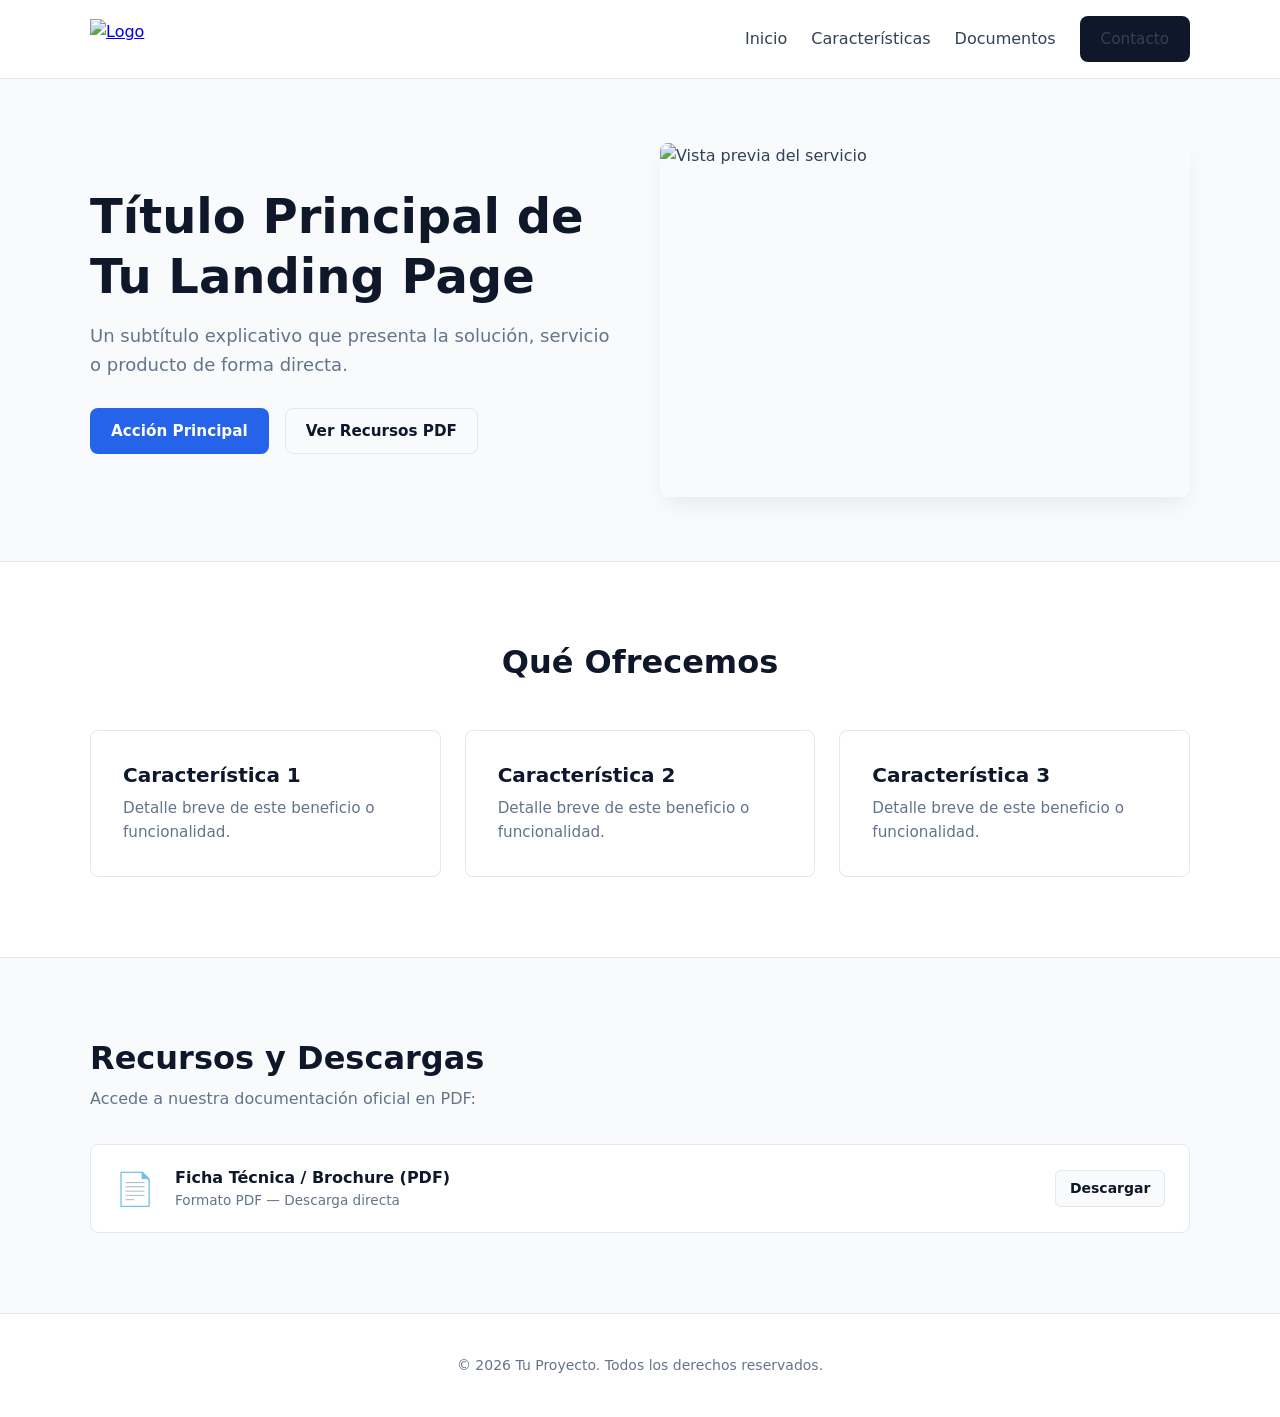
==== index.html @ d2cd26e5 "first deploy: getting ready" ====
<!DOCTYPE html>
<html lang="es">
<head>
    <meta charset="UTF-8">
    <meta name="viewport" content="width=device-width, initial-scale=1.0">
    <title>Tu Sitio | Landing Page</title>
    <meta name="description" content="Descripción clara y concisa de tu propuesta de valor o servicio para buscadores.">

    <!-- Open Graph / WhatsApp / Social Media Meta Tags -->
    <meta property="og:type" content="website">
    <meta property="og:url" content="https://tu-dominio.com.ar/">
    <meta property="og:title" content="Tu Sitio | Landing Page">
    <meta property="og:description" content="Descripción atractiva para cuando el enlace sea compartido en WhatsApp o redes sociales.">
    <meta property="og:image" content="https://tu-dominio.com.ar/assets/images/og-image.png">
    <meta property="og:image:width" content="1200">
    <meta property="og:image:height" content="630">
    <meta property="og:locale" content="es_AR">
    <meta property="og:site_name" content="Nombre de Tu Proyecto">

    <!-- Twitter Card Meta Tags -->
    <meta name="twitter:card" content="summary_large_image">
    <meta name="twitter:title" content="Tu Sitio | Landing Page">
    <meta name="twitter:description" content="Descripción breve de tu proyecto.">
    <meta name="twitter:image" content="https://tu-dominio.com.ar/assets/images/og-image.png">

    <!-- Favicons -->
    <link rel="icon" href="assets/images/favicon.ico" sizes="any">
    <link rel="icon" href="assets/images/logo.svg" type="image/svg+xml">

    <!-- Stylesheet -->
    <link rel="stylesheet" href="assets/css/style.css">

    <!-- JavaScript (Deferred) -->
    <script src="assets/js/main.js" defer></script>
</head>
<body>

    <!-- Header / Nav -->
    <header class="site-header">
        <div class="container">
            <a href="#" class="logo">
                <img src="assets/images/logo.svg" alt="Logo" width="120" height="40">
            </a>
            <nav class="main-nav">
                <ul>
                    <li><a href="#inicio">Inicio</a></li>
                    <li><a href="#caracteristicas">Características</a></li>
                    <li><a href="#recursos">Documentos</a></li>
                    <li><a href="#contacto" class="btn btn-secondary">Contacto</a></li>
                </ul>
            </nav>
        </div>
    </header>

    <main>
        <!-- Hero Section -->
        <section id="inicio" class="hero-section">
            <div class="container hero-content">
                <div class="hero-text">
                    <h1>Título Principal de Tu Landing Page</h1>
                    <p>Un subtítulo explicativo que presenta la solución, servicio o producto de forma directa.</p>
                    <div class="hero-actions">
                        <a href="#contacto" class="btn btn-primary">Acción Principal</a>
                        <a href="#recursos" class="btn btn-outline">Ver Recursos PDF</a>
                    </div>
                </div>
                <div class="hero-media">
                    <img src="assets/images/og-image.png" alt="Vista previa del servicio" width="600" height="400" loading="eager">
                </div>
            </div>
        </section>

        <!-- Features Section -->
        <section id="caracteristicas" class="features-section">
            <div class="container">
                <h2>Qué Ofrecemos</h2>
                <div class="features-grid">
                    <article class="feature-card">
                        <h3>Característica 1</h3>
                        <p>Detalle breve de este beneficio o funcionalidad.</p>
                    </article>
                    <article class="feature-card">
                        <h3>Característica 2</h3>
                        <p>Detalle breve de este beneficio o funcionalidad.</p>
                    </article>
                    <article class="feature-card">
                        <h3>Característica 3</h3>
                        <p>Detalle breve de este beneficio o funcionalidad.</p>
                    </article>
                </div>
            </div>
        </section>

        <!-- Downloads / PDFs Section -->
        <section id="recursos" class="resources-section">
            <div class="container">
                <h2>Recursos y Descargas</h2>
                <p>Accede a nuestra documentación oficial en PDF:</p>

                <div class="resources-list">
                    <a href="docs/pdf/documento-ejemplo.pdf" class="resource-item" download target="_blank" rel="noopener">
                        <span class="file-icon">📄</span>
                        <div class="file-info">
                            <strong>Ficha Técnica / Brochure (PDF)</strong>
                            <small>Formato PDF — Descarga directa</small>
                        </div>
                        <span class="download-btn">Descargar</span>
                    </a>
                </div>
            </div>
        </section>
    </main>

    <!-- Footer -->
    <footer class="site-footer">
        <div class="container">
            <p>&copy; 2026 Tu Proyecto. Todos los derechos reservados.</p>
        </div>
    </footer>

</body>
</html>
---- assets/css/style.css ----
/* ==========================================================================
 *  1. CSS Variables & Design Tokens
 *  ========================================================================== */
:root {
    /* Color Palette */
    --primary: #2563eb;
    --primary-hover: #1d4ed8;
    --text-dark: #0f172a;
    --text-body: #334155;
    --text-muted: #64748b;
    --bg-white: #ffffff;
    --bg-light: #f8fafc;
    --border-color: #e2e8f0;

    /* Layout & Spacing */
    --max-width: 1100px;
    --radius: 8px;
    --transition: all 0.2s ease-in-out;
}

/* ==========================================================================
 *  2. Reset & Base Styles
 *  ========================================================================== */
*,
*::before,
*::after {
    box-sizing: border-box;
    margin: 0;
    padding: 0;
}

html {
    scroll-behavior: smooth;
}

body {
    font-family: system-ui, -apple-system, BlinkMacSystemFont, "Segoe UI", Roboto, Oxygen, Ubuntu, Cantarell, sans-serif;
    line-height: 1.6;
    color: var(--text-body);
    background-color: var(--bg-white);
    -webkit-font-smoothing: antialiased;
}

img {
    max-width: 100%;
    height: auto;
    display: block;
}

h1, h2, h3 {
    color: var(--text-dark);
    line-height: 1.25;
    font-weight: 700;
}

/* Reusable Layout Container */
.container {
    width: 90%;
    max-width: var(--max-width);
    margin: 0 auto;
}

/* ==========================================================================
 *  3. Header & Navigation
 *  ========================================================================== */
.site-header {
    position: sticky;
    top: 0;
    background-color: rgba(255, 255, 255, 0.92);
    backdrop-filter: blur(8px);
    border-bottom: 1px solid var(--border-color);
    z-index: 100;
    padding: 1rem 0;
}

.site-header .container {
    display: flex;
    align-items: center;
    justify-content: space-between;
    gap: 1rem;
}

.main-nav ul {
    display: flex;
    list-style: none;
    gap: 1.5rem;
    align-items: center;
}

.main-nav a {
    text-decoration: none;
    color: var(--text-body);
    font-weight: 500;
    transition: var(--transition);
}

.main-nav a:hover {
    color: var(--primary);
}

/* ==========================================================================
 *  4. Buttons
 *  ========================================================================== */
.btn {
    display: inline-flex;
    align-items: center;
    justify-content: center;
    padding: 0.625rem 1.25rem;
    border-radius: var(--radius);
    font-weight: 600;
    font-size: 0.95rem;
    text-decoration: none;
    transition: var(--transition);
    cursor: pointer;
    border: 1px solid transparent;
}

.btn-primary {
    background-color: var(--primary);
    color: #ffffff;
}

.btn-primary:hover {
    background-color: var(--primary-hover);
}

.btn-secondary {
    background-color: var(--text-dark);
    color: #ffffff;
}

.btn-secondary:hover {
    background-color: #1e293b;
}

.btn-outline {
    border-color: var(--border-color);
    color: var(--text-dark);
    background-color: transparent;
}

.btn-outline:hover {
    background-color: var(--bg-light);
    border-color: #cbd5e1;
}

/* ==========================================================================
 *  5. Hero Section
 *  ========================================================================== */
.hero-section {
    padding: 4rem 0;
    background-color: var(--bg-light);
    border-bottom: 1px solid var(--border-color);
}

.hero-content {
    display: grid;
    grid-template-columns: 1fr;
    gap: 2.5rem;
    align-items: center;
}

.hero-text h1 {
    font-size: clamp(2rem, 4vw, 3rem);
    margin-bottom: 1rem;
}

.hero-text p {
    font-size: 1.125rem;
    color: var(--text-muted);
    margin-bottom: 1.75rem;
}

.hero-actions {
    display: flex;
    flex-wrap: wrap;
    gap: 1rem;
}

.hero-media img {
    border-radius: var(--radius);
    box-shadow: 0 10px 25px -5px rgba(0, 0, 0, 0.08);
    width: 100%;
    object-fit: cover;
}

/* ==========================================================================
 *  6. Features Section
 *  ========================================================================== */
.features-section {
    padding: 5rem 0;
}

.features-section h2 {
    text-align: center;
    font-size: 2rem;
    margin-bottom: 3rem;
}

.features-grid {
    display: grid;
    grid-template-columns: repeat(auto-fit, minmax(260px, 1fr));
    gap: 1.5rem;
}

.feature-card {
    padding: 2rem;
    background-color: var(--bg-white);
    border: 1px solid var(--border-color);
    border-radius: var(--radius);
    transition: var(--transition);
}

.feature-card:hover {
    border-color: #cbd5e1;
    box-shadow: 0 4px 12px rgba(0, 0, 0, 0.04);
}

.feature-card h3 {
    font-size: 1.25rem;
    margin-bottom: 0.5rem;
}

.feature-card p {
    color: var(--text-muted);
    font-size: 0.95rem;
}

/* ==========================================================================
 *  7. Resources & Downloads Section (PDFs)
 *  ========================================================================== */
.resources-section {
    padding: 5rem 0;
    background-color: var(--bg-light);
    border-top: 1px solid var(--border-color);
    border-bottom: 1px solid var(--border-color);
}

.resources-section h2 {
    font-size: 2rem;
    margin-bottom: 0.5rem;
}

.resources-section > .container > p {
    color: var(--text-muted);
    margin-bottom: 2rem;
}

.resources-list {
    display: flex;
    flex-direction: column;
    gap: 1rem;
}

.resource-item {
    display: flex;
    align-items: center;
    gap: 1.25rem;
    padding: 1.25rem 1.5rem;
    background-color: var(--bg-white);
    border: 1px solid var(--border-color);
    border-radius: var(--radius);
    text-decoration: none;
    color: inherit;
    transition: var(--transition);
}

.resource-item:hover {
    border-color: var(--primary);
    box-shadow: 0 4px 12px rgba(37, 99, 235, 0.08);
    transform: translateY(-1px);
}

.file-icon {
    font-size: 2rem;
    line-height: 1;
}

.file-info {
    flex: 1;
    display: flex;
    flex-direction: column;
}

.file-info strong {
    color: var(--text-dark);
    font-size: 1rem;
}

.file-info small {
    color: var(--text-muted);
    font-size: 0.85rem;
}

.download-btn {
    padding: 0.4rem 0.85rem;
    background-color: var(--bg-light);
    border: 1px solid var(--border-color);
    border-radius: 6px;
    font-size: 0.875rem;
    font-weight: 600;
    color: var(--text-dark);
}

/* ==========================================================================
 *  8. Footer
 *  ========================================================================== */
.site-footer {
    padding: 2.5rem 0;
    text-align: center;
    color: var(--text-muted);
    font-size: 0.875rem;
}

/* ==========================================================================
 *  9. Mobile Responsiveness
 *  ========================================================================== */
@media (min-width: 768px) {
    .hero-content {
        grid-template-columns: 1fr 1fr;
    }
}

@media (max-width: 640px) {
    .site-header .container {
        flex-direction: column;
        align-items: flex-start;
    }

    .main-nav ul {
        width: 100%;
        justify-content: space-between;
    }

    .hero-actions {
        flex-direction: column;
    }

    .hero-actions .btn {
        width: 100%;
    }

    .resource-item {
        flex-wrap: wrap;
    }

    .download-btn {
        width: 100%;
        text-align: center;
        margin-top: 0.5rem;
    }
}
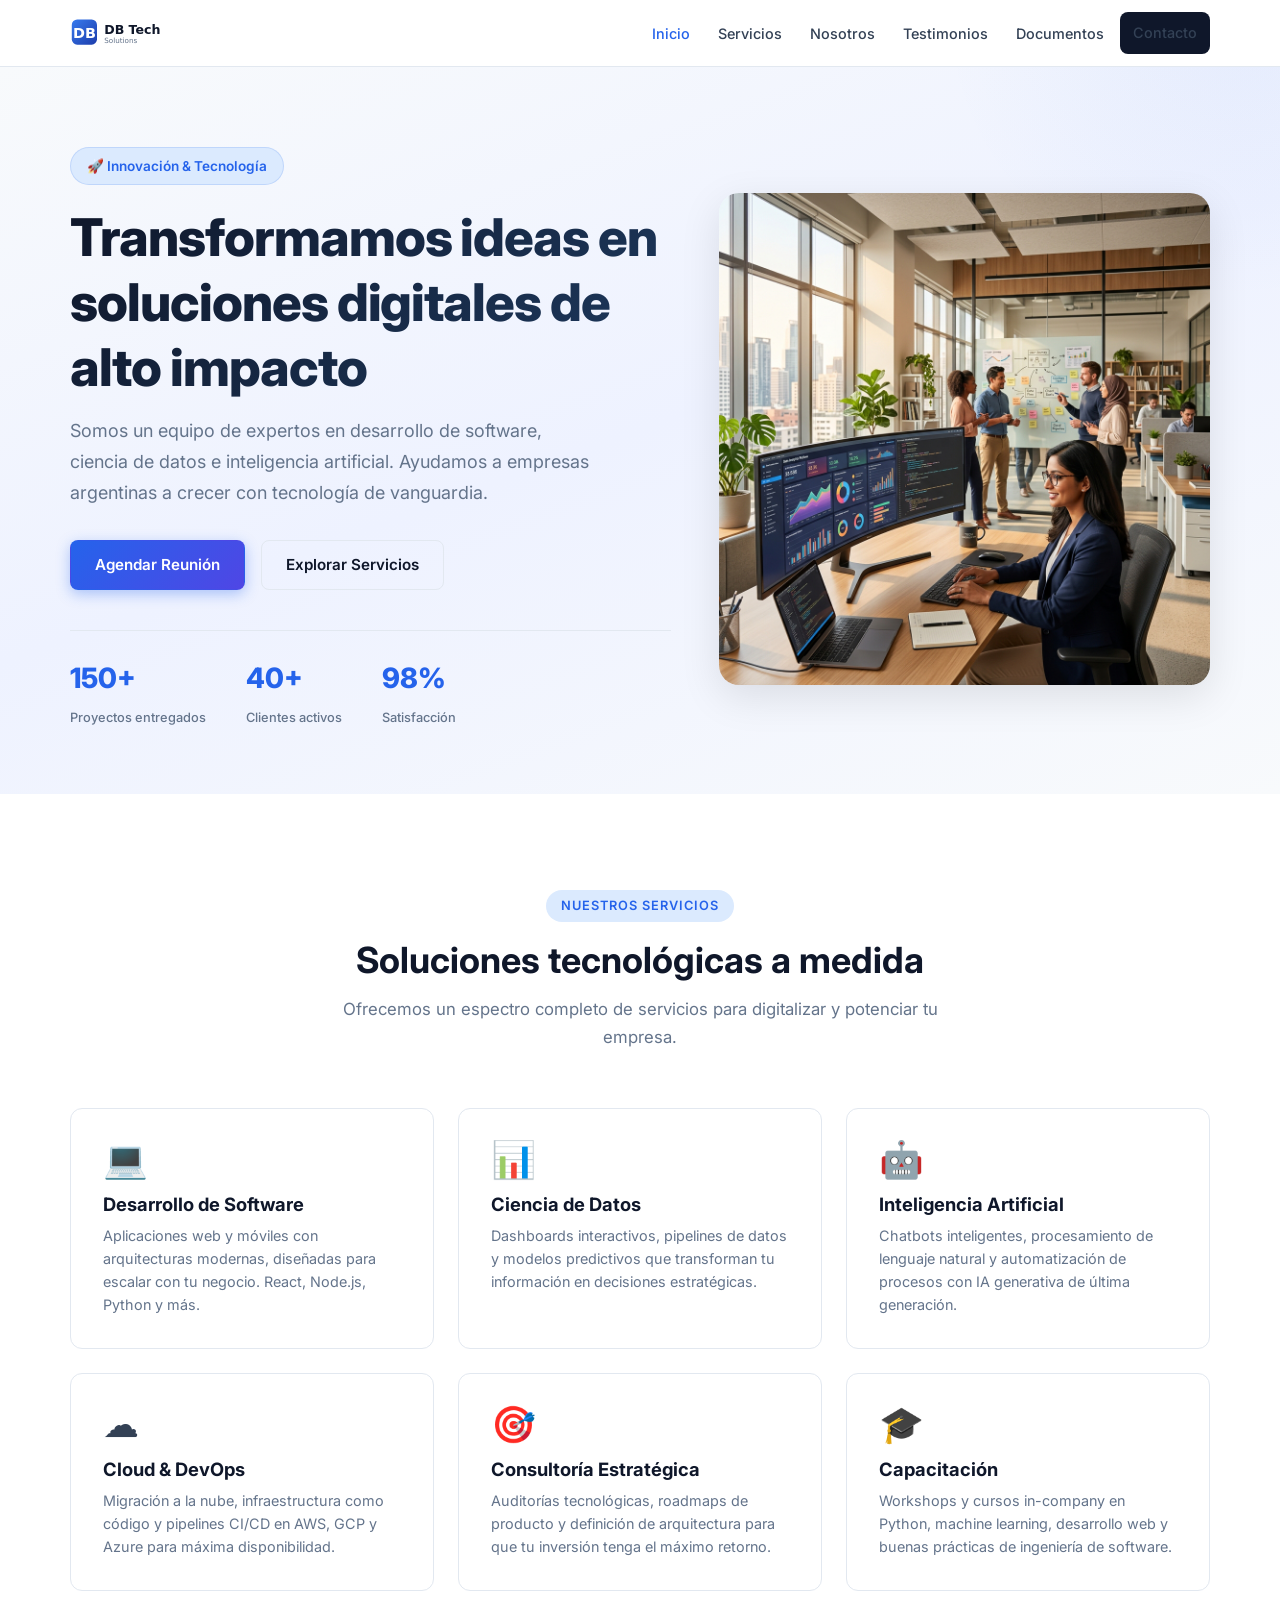
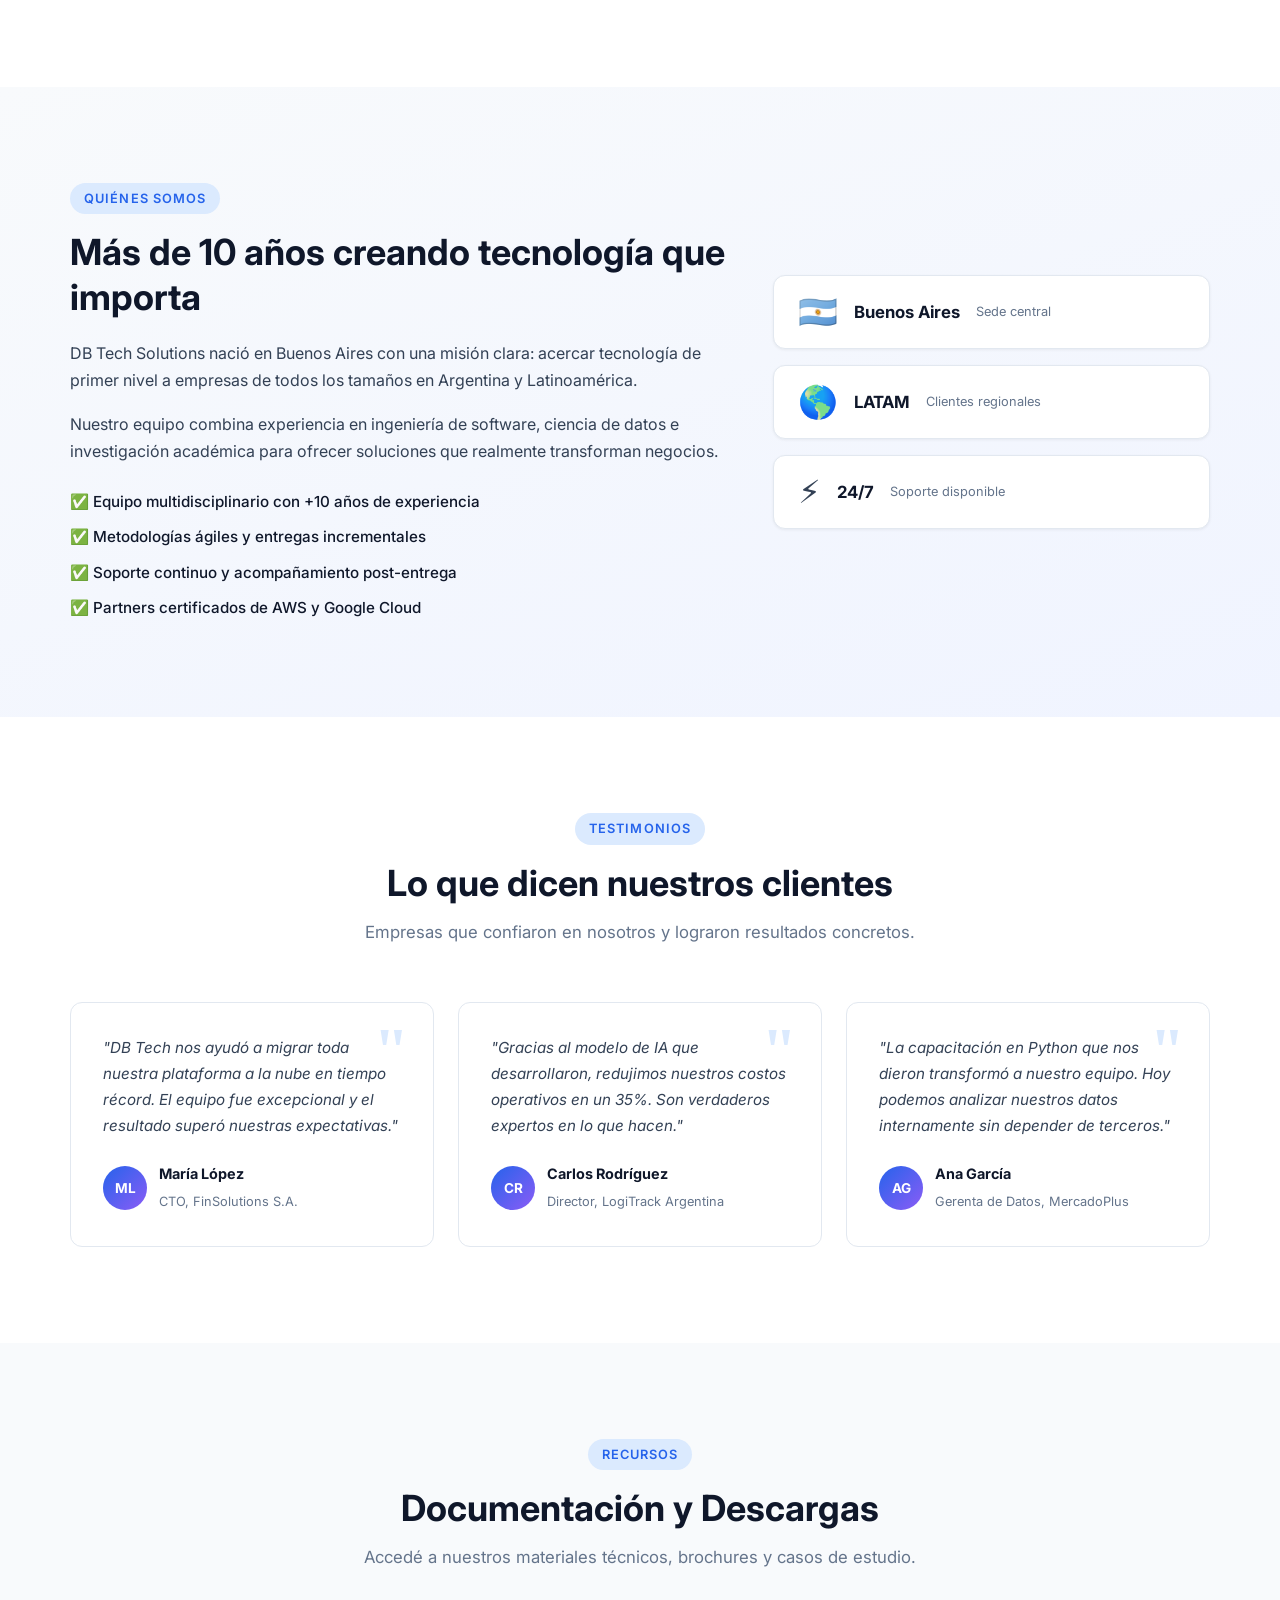
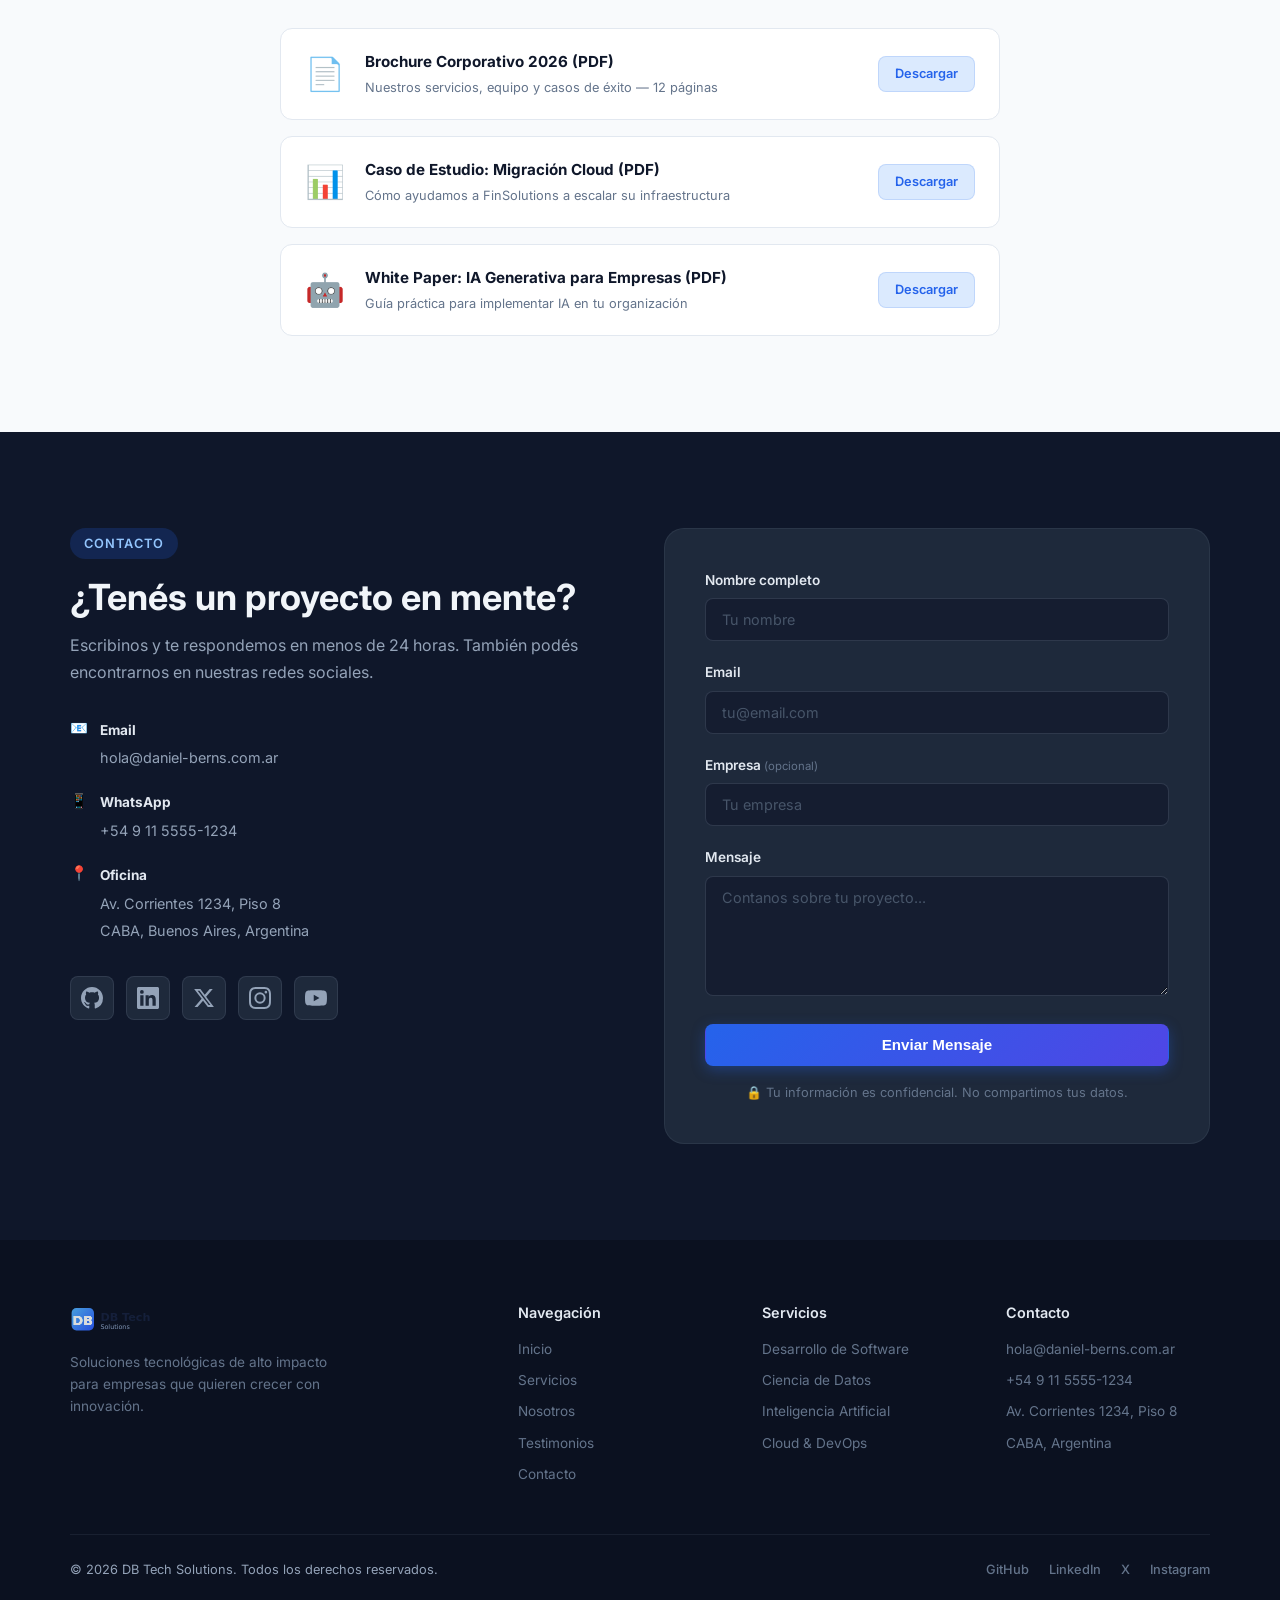
==== commit 46485bbb: "demo" ====
--- a/index.html
+++ b/index.html
@@ -3,29 +3,34 @@
 <head>
     <meta charset="UTF-8">
     <meta name="viewport" content="width=device-width, initial-scale=1.0">
-    <title>Tu Sitio | Landing Page</title>
-    <meta name="description" content="Descripción clara y concisa de tu propuesta de valor o servicio para buscadores.">
+    <title>DB Tech Solutions | Consultoría Tecnológica en Buenos Aires</title>
+    <meta name="description" content="Soluciones de software a medida, consultoría en datos e inteligencia artificial para empresas argentinas. Transformá tu negocio con tecnología.">
 
     <!-- Open Graph / WhatsApp / Social Media Meta Tags -->
     <meta property="og:type" content="website">
-    <meta property="og:url" content="https://tu-dominio.com.ar/">
-    <meta property="og:title" content="Tu Sitio | Landing Page">
-    <meta property="og:description" content="Descripción atractiva para cuando el enlace sea compartido en WhatsApp o redes sociales.">
-    <meta property="og:image" content="https://tu-dominio.com.ar/assets/images/og-image.png">
+    <meta property="og:url" content="https://www.daniel-berns.com.ar/">
+    <meta property="og:title" content="DB Tech Solutions | Consultoría Tecnológica">
+    <meta property="og:description" content="Desarrollo de software, análisis de datos e IA para empresas que quieren crecer con tecnología.">
+    <meta property="og:image" content="https://www.daniel-berns.com.ar/assets/images/og-image.png">
     <meta property="og:image:width" content="1200">
     <meta property="og:image:height" content="630">
     <meta property="og:locale" content="es_AR">
-    <meta property="og:site_name" content="Nombre de Tu Proyecto">
+    <meta property="og:site_name" content="DB Tech Solutions">
 
     <!-- Twitter Card Meta Tags -->
     <meta name="twitter:card" content="summary_large_image">
-    <meta name="twitter:title" content="Tu Sitio | Landing Page">
-    <meta name="twitter:description" content="Descripción breve de tu proyecto.">
-    <meta name="twitter:image" content="https://tu-dominio.com.ar/assets/images/og-image.png">
+    <meta name="twitter:title" content="DB Tech Solutions | Consultoría Tecnológica">
+    <meta name="twitter:description" content="Desarrollo de software, análisis de datos e IA para empresas argentinas.">
+    <meta name="twitter:image" content="https://www.daniel-berns.com.ar/assets/images/og-image.png">
 
     <!-- Favicons -->
-    <link rel="icon" href="assets/images/favicon.ico" sizes="any">
-    <link rel="icon" href="assets/images/logo.svg" type="image/svg+xml">
+    <link rel="icon" href="assets/images/favicon.png" type="image/png">
+    <link rel="icon" href="assets/images/favicon.svg" type="image/svg+xml">
+
+    <!-- Google Fonts: Inter -->
+    <link rel="preconnect" href="https://fonts.googleapis.com">
+    <link rel="preconnect" href="https://fonts.gstatic.com" crossorigin>
+    <link href="https://fonts.googleapis.com/css2?family=Inter:wght@400;500;600;700;800&display=swap" rel="stylesheet">
 
     <!-- Stylesheet -->
     <link rel="stylesheet" href="assets/css/style.css">
@@ -36,17 +41,25 @@
 <body>
 
     <!-- Header / Nav -->
-    <header class="site-header">
+    <header class="site-header" id="site-header">
         <div class="container">
-            <a href="#" class="logo">
-                <img src="assets/images/logo.svg" alt="Logo" width="120" height="40">
+            <a href="#" class="logo" aria-label="DB Tech Solutions — Inicio">
+                <img src="assets/images/logo.svg" alt="DB Tech Solutions" width="180" height="40">
             </a>
-            <nav class="main-nav">
+
+            <!-- Mobile menu toggle -->
+            <button class="nav-toggle" id="nav-toggle" aria-label="Abrir menú" aria-expanded="false">
+                <span class="hamburger"></span>
+            </button>
+
+            <nav class="main-nav" id="main-nav">
                 <ul>
                     <li><a href="#inicio">Inicio</a></li>
-                    <li><a href="#caracteristicas">Características</a></li>
+                    <li><a href="#servicios">Servicios</a></li>
+                    <li><a href="#nosotros">Nosotros</a></li>
+                    <li><a href="#testimonios">Testimonios</a></li>
                     <li><a href="#recursos">Documentos</a></li>
-                    <li><a href="#contacto" class="btn btn-secondary">Contacto</a></li>
+                    <li><a href="#contacto" class="btn btn-secondary btn-sm">Contacto</a></li>
                 </ul>
             </nav>
         </div>
@@ -57,36 +70,153 @@
         <section id="inicio" class="hero-section">
             <div class="container hero-content">
                 <div class="hero-text">
-                    <h1>Título Principal de Tu Landing Page</h1>
-                    <p>Un subtítulo explicativo que presenta la solución, servicio o producto de forma directa.</p>
+                    <span class="hero-badge">🚀 Innovación & Tecnología</span>
+                    <h1>Transformamos ideas en soluciones digitales de alto impacto</h1>
+                    <p>Somos un equipo de expertos en desarrollo de software, ciencia de datos e inteligencia artificial. Ayudamos a empresas argentinas a crecer con tecnología de vanguardia.</p>
                     <div class="hero-actions">
-                        <a href="#contacto" class="btn btn-primary">Acción Principal</a>
-                        <a href="#recursos" class="btn btn-outline">Ver Recursos PDF</a>
+                        <a href="#contacto" class="btn btn-primary">Agendar Reunión</a>
+                        <a href="#servicios" class="btn btn-outline">Explorar Servicios</a>
                     </div>
+                    <div class="hero-stats">
+                        <div class="stat">
+                            <strong>150+</strong>
+                            <span>Proyectos entregados</span>
+                        </div>
+                        <div class="stat">
+                            <strong>40+</strong>
+                            <span>Clientes activos</span>
+                        </div>
+                        <div class="stat">
+                            <strong>98%</strong>
+                            <span>Satisfacción</span>
+                        </div>
+                    </div>
                 </div>
                 <div class="hero-media">
-                    <img src="assets/images/og-image.png" alt="Vista previa del servicio" width="600" height="400" loading="eager">
-                </div>
-            </div>
-        </section>
-
-        <!-- Features Section -->
-        <section id="caracteristicas" class="features-section">
+                    <img src="assets/images/og-image.png" alt="Equipo de DB Tech Solutions trabajando en un proyecto" width="600" height="400" loading="eager">
+                </div>
+            </div>
+        </section>
+
+        <!-- Services / Features Section -->
+        <section id="servicios" class="features-section">
             <div class="container">
-                <h2>Qué Ofrecemos</h2>
+                <div class="section-header">
+                    <span class="section-tag">Nuestros Servicios</span>
+                    <h2>Soluciones tecnológicas a medida</h2>
+                    <p class="section-desc">Ofrecemos un espectro completo de servicios para digitalizar y potenciar tu empresa.</p>
+                </div>
                 <div class="features-grid">
-                    <article class="feature-card">
-                        <h3>Característica 1</h3>
-                        <p>Detalle breve de este beneficio o funcionalidad.</p>
-                    </article>
-                    <article class="feature-card">
-                        <h3>Característica 2</h3>
-                        <p>Detalle breve de este beneficio o funcionalidad.</p>
-                    </article>
-                    <article class="feature-card">
-                        <h3>Característica 3</h3>
-                        <p>Detalle breve de este beneficio o funcionalidad.</p>
-                    </article>
+                    <article class="feature-card" id="feature-software">
+                        <div class="feature-icon">💻</div>
+                        <h3>Desarrollo de Software</h3>
+                        <p>Aplicaciones web y móviles con arquitecturas modernas, diseñadas para escalar con tu negocio. React, Node.js, Python y más.</p>
+                    </article>
+                    <article class="feature-card" id="feature-data">
+                        <div class="feature-icon">📊</div>
+                        <h3>Ciencia de Datos</h3>
+                        <p>Dashboards interactivos, pipelines de datos y modelos predictivos que transforman tu información en decisiones estratégicas.</p>
+                    </article>
+                    <article class="feature-card" id="feature-ai">
+                        <div class="feature-icon">🤖</div>
+                        <h3>Inteligencia Artificial</h3>
+                        <p>Chatbots inteligentes, procesamiento de lenguaje natural y automatización de procesos con IA generativa de última generación.</p>
+                    </article>
+                    <article class="feature-card" id="feature-cloud">
+                        <div class="feature-icon">☁️</div>
+                        <h3>Cloud & DevOps</h3>
+                        <p>Migración a la nube, infraestructura como código y pipelines CI/CD en AWS, GCP y Azure para máxima disponibilidad.</p>
+                    </article>
+                    <article class="feature-card" id="feature-consulting">
+                        <div class="feature-icon">🎯</div>
+                        <h3>Consultoría Estratégica</h3>
+                        <p>Auditorías tecnológicas, roadmaps de producto y definición de arquitectura para que tu inversión tenga el máximo retorno.</p>
+                    </article>
+                    <article class="feature-card" id="feature-training">
+                        <div class="feature-icon">🎓</div>
+                        <h3>Capacitación</h3>
+                        <p>Workshops y cursos in-company en Python, machine learning, desarrollo web y buenas prácticas de ingeniería de software.</p>
+                    </article>
+                </div>
+            </div>
+        </section>
+
+        <!-- About Section -->
+        <section id="nosotros" class="about-section">
+            <div class="container about-content">
+                <div class="about-text">
+                    <span class="section-tag">Quiénes Somos</span>
+                    <h2>Más de 10 años creando tecnología que importa</h2>
+                    <p>DB Tech Solutions nació en Buenos Aires con una misión clara: acercar tecnología de primer nivel a empresas de todos los tamaños en Argentina y Latinoamérica.</p>
+                    <p>Nuestro equipo combina experiencia en ingeniería de software, ciencia de datos e investigación académica para ofrecer soluciones que realmente transforman negocios.</p>
+                    <ul class="about-list">
+                        <li>✅ Equipo multidisciplinario con +10 años de experiencia</li>
+                        <li>✅ Metodologías ágiles y entregas incrementales</li>
+                        <li>✅ Soporte continuo y acompañamiento post-entrega</li>
+                        <li>✅ Partners certificados de AWS y Google Cloud</li>
+                    </ul>
+                </div>
+                <div class="about-visual">
+                    <div class="about-card-stack">
+                        <div class="mini-card mc-1">
+                            <span class="mc-emoji">🇦🇷</span>
+                            <strong>Buenos Aires</strong>
+                            <span>Sede central</span>
+                        </div>
+                        <div class="mini-card mc-2">
+                            <span class="mc-emoji">🌎</span>
+                            <strong>LATAM</strong>
+                            <span>Clientes regionales</span>
+                        </div>
+                        <div class="mini-card mc-3">
+                            <span class="mc-emoji">⚡</span>
+                            <strong>24/7</strong>
+                            <span>Soporte disponible</span>
+                        </div>
+                    </div>
+                </div>
+            </div>
+        </section>
+
+        <!-- Testimonials Section -->
+        <section id="testimonios" class="testimonials-section">
+            <div class="container">
+                <div class="section-header">
+                    <span class="section-tag">Testimonios</span>
+                    <h2>Lo que dicen nuestros clientes</h2>
+                    <p class="section-desc">Empresas que confiaron en nosotros y lograron resultados concretos.</p>
+                </div>
+                <div class="testimonials-grid">
+                    <blockquote class="testimonial-card" id="testimonial-1">
+                        <p class="testimonial-text">"DB Tech nos ayudó a migrar toda nuestra plataforma a la nube en tiempo récord. El equipo fue excepcional y el resultado superó nuestras expectativas."</p>
+                        <footer class="testimonial-author">
+                            <div class="author-avatar">ML</div>
+                            <div>
+                                <strong>María López</strong>
+                                <span>CTO, FinSolutions S.A.</span>
+                            </div>
+                        </footer>
+                    </blockquote>
+                    <blockquote class="testimonial-card" id="testimonial-2">
+                        <p class="testimonial-text">"Gracias al modelo de IA que desarrollaron, redujimos nuestros costos operativos en un 35%. Son verdaderos expertos en lo que hacen."</p>
+                        <footer class="testimonial-author">
+                            <div class="author-avatar">CR</div>
+                            <div>
+                                <strong>Carlos Rodríguez</strong>
+                                <span>Director, LogiTrack Argentina</span>
+                            </div>
+                        </footer>
+                    </blockquote>
+                    <blockquote class="testimonial-card" id="testimonial-3">
+                        <p class="testimonial-text">"La capacitación en Python que nos dieron transformó a nuestro equipo. Hoy podemos analizar nuestros datos internamente sin depender de terceros."</p>
+                        <footer class="testimonial-author">
+                            <div class="author-avatar">AG</div>
+                            <div>
+                                <strong>Ana García</strong>
+                                <span>Gerenta de Datos, MercadoPlus</span>
+                            </div>
+                        </footer>
+                    </blockquote>
                 </div>
             </div>
         </section>
@@ -94,18 +224,114 @@
         <!-- Downloads / PDFs Section -->
         <section id="recursos" class="resources-section">
             <div class="container">
-                <h2>Recursos y Descargas</h2>
-                <p>Accede a nuestra documentación oficial en PDF:</p>
+                <div class="section-header">
+                    <span class="section-tag">Recursos</span>
+                    <h2>Documentación y Descargas</h2>
+                    <p class="section-desc">Accedé a nuestros materiales técnicos, brochures y casos de estudio.</p>
+                </div>
 
                 <div class="resources-list">
-                    <a href="docs/pdf/documento-ejemplo.pdf" class="resource-item" download target="_blank" rel="noopener">
+                    <a href="docs/pdf/documento-ejemplo.pdf" class="resource-item" download target="_blank" rel="noopener" id="resource-brochure">
                         <span class="file-icon">📄</span>
                         <div class="file-info">
-                            <strong>Ficha Técnica / Brochure (PDF)</strong>
-                            <small>Formato PDF — Descarga directa</small>
+                            <strong>Brochure Corporativo 2026 (PDF)</strong>
+                            <small>Nuestros servicios, equipo y casos de éxito — 12 páginas</small>
                         </div>
                         <span class="download-btn">Descargar</span>
                     </a>
+                    <a href="docs/pdf/documento-ejemplo.pdf" class="resource-item" download target="_blank" rel="noopener" id="resource-casestudy">
+                        <span class="file-icon">📊</span>
+                        <div class="file-info">
+                            <strong>Caso de Estudio: Migración Cloud (PDF)</strong>
+                            <small>Cómo ayudamos a FinSolutions a escalar su infraestructura</small>
+                        </div>
+                        <span class="download-btn">Descargar</span>
+                    </a>
+                    <a href="docs/pdf/documento-ejemplo.pdf" class="resource-item" download target="_blank" rel="noopener" id="resource-whitepaper">
+                        <span class="file-icon">🤖</span>
+                        <div class="file-info">
+                            <strong>White Paper: IA Generativa para Empresas (PDF)</strong>
+                            <small>Guía práctica para implementar IA en tu organización</small>
+                        </div>
+                        <span class="download-btn">Descargar</span>
+                    </a>
+                </div>
+            </div>
+        </section>
+
+        <!-- Contact Section -->
+        <section id="contacto" class="contact-section">
+            <div class="container">
+                <div class="contact-wrapper">
+                    <div class="contact-info">
+                        <span class="section-tag">Contacto</span>
+                        <h2>¿Tenés un proyecto en mente?</h2>
+                        <p>Escribinos y te respondemos en menos de 24 horas. También podés encontrarnos en nuestras redes sociales.</p>
+
+                        <div class="contact-details">
+                            <div class="contact-item">
+                                <span class="contact-icon">📧</span>
+                                <div>
+                                    <strong>Email</strong>
+                                    <a href="mailto:hola@daniel-berns.com.ar">hola@daniel-berns.com.ar</a>
+                                </div>
+                            </div>
+                            <div class="contact-item">
+                                <span class="contact-icon">📱</span>
+                                <div>
+                                    <strong>WhatsApp</strong>
+                                    <a href="https://wa.me/5491155551234" target="_blank" rel="noopener">+54 9 11 5555-1234</a>
+                                </div>
+                            </div>
+                            <div class="contact-item">
+                                <span class="contact-icon">📍</span>
+                                <div>
+                                    <strong>Oficina</strong>
+                                    <span>Av. Corrientes 1234, Piso 8<br>CABA, Buenos Aires, Argentina</span>
+                                </div>
+                            </div>
+                        </div>
+
+                        <!-- Social Links -->
+                        <div class="social-links">
+                            <a href="https://github.com/DanielBerns" target="_blank" rel="noopener" aria-label="GitHub" class="social-link" id="social-github">
+                                <svg viewBox="0 0 24 24" fill="currentColor" width="22" height="22"><path d="M12 0C5.37 0 0 5.37 0 12c0 5.31 3.435 9.795 8.205 11.385.6.105.825-.255.825-.57 0-.285-.015-1.23-.015-2.235-3.015.555-3.795-.735-4.035-1.41-.135-.345-.72-1.41-1.23-1.695-.42-.225-1.02-.78-.015-.795.945-.015 1.62.87 1.845 1.23 1.08 1.815 2.805 1.305 3.495.99.105-.78.42-1.305.765-1.605-2.67-.3-5.46-1.335-5.46-5.925 0-1.305.465-2.385 1.23-3.225-.12-.3-.54-1.53.12-3.18 0 0 1.005-.315 3.3 1.23.96-.27 1.98-.405 3-.405s2.04.135 3 .405c2.295-1.56 3.3-1.23 3.3-1.23.66 1.65.24 2.88.12 3.18.765.84 1.23 1.905 1.23 3.225 0 4.605-2.805 5.625-5.475 5.925.435.375.81 1.095.81 2.22 0 1.605-.015 2.895-.015 3.3 0 .315.225.69.825.57A12.02 12.02 0 0 0 24 12c0-6.63-5.37-12-12-12z"/></svg>
+                            </a>
+                            <a href="https://linkedin.com/in/danielberns" target="_blank" rel="noopener" aria-label="LinkedIn" class="social-link" id="social-linkedin">
+                                <svg viewBox="0 0 24 24" fill="currentColor" width="22" height="22"><path d="M20.447 20.452h-3.554v-5.569c0-1.328-.027-3.037-1.852-3.037-1.853 0-2.136 1.445-2.136 2.939v5.667H9.351V9h3.414v1.561h.046c.477-.9 1.637-1.85 3.37-1.85 3.601 0 4.267 2.37 4.267 5.455v6.286zM5.337 7.433a2.062 2.062 0 0 1-2.063-2.065 2.064 2.064 0 1 1 2.063 2.065zm1.782 13.019H3.555V9h3.564v11.452zM22.225 0H1.771C.792 0 0 .774 0 1.729v20.542C0 23.227.792 24 1.771 24h20.451C23.2 24 24 23.227 24 22.271V1.729C24 .774 23.2 0 22.222 0h.003z"/></svg>
+                            </a>
+                            <a href="https://twitter.com/danielberns" target="_blank" rel="noopener" aria-label="X (Twitter)" class="social-link" id="social-twitter">
+                                <svg viewBox="0 0 24 24" fill="currentColor" width="22" height="22"><path d="M18.244 2.25h3.308l-7.227 8.26 8.502 11.24H16.17l-5.214-6.817L4.99 21.75H1.68l7.73-8.835L1.254 2.25H8.08l4.713 6.231zm-1.161 17.52h1.833L7.084 4.126H5.117z"/></svg>
+                            </a>
+                            <a href="https://instagram.com/dbtechsolutions" target="_blank" rel="noopener" aria-label="Instagram" class="social-link" id="social-instagram">
+                                <svg viewBox="0 0 24 24" fill="currentColor" width="22" height="22"><path d="M12 2.163c3.204 0 3.584.012 4.85.07 3.252.148 4.771 1.691 4.919 4.919.058 1.265.069 1.645.069 4.849 0 3.205-.012 3.584-.069 4.849-.149 3.225-1.664 4.771-4.919 4.919-1.266.058-1.644.07-4.85.07-3.204 0-3.584-.012-4.849-.07-3.26-.149-4.771-1.699-4.919-4.92-.058-1.265-.07-1.644-.07-4.849 0-3.204.013-3.583.07-4.849.149-3.227 1.664-4.771 4.919-4.919 1.266-.057 1.645-.069 4.849-.069zM12 0C8.741 0 8.333.014 7.053.072 2.695.272.273 2.69.073 7.052.014 8.333 0 8.741 0 12c0 3.259.014 3.668.072 4.948.2 4.358 2.618 6.78 6.98 6.98C8.333 23.986 8.741 24 12 24c3.259 0 3.668-.014 4.948-.072 4.354-.2 6.782-2.618 6.979-6.98.059-1.28.073-1.689.073-4.948 0-3.259-.014-3.667-.072-4.947-.196-4.354-2.617-6.78-6.979-6.98C15.668.014 15.259 0 12 0zm0 5.838a6.162 6.162 0 1 0 0 12.324 6.162 6.162 0 0 0 0-12.324zM12 16a4 4 0 1 1 0-8 4 4 0 0 1 0 8zm6.406-11.845a1.44 1.44 0 1 0 0 2.881 1.44 1.44 0 0 0 0-2.881z"/></svg>
+                            </a>
+                            <a href="https://youtube.com/@dbtechsolutions" target="_blank" rel="noopener" aria-label="YouTube" class="social-link" id="social-youtube">
+                                <svg viewBox="0 0 24 24" fill="currentColor" width="22" height="22"><path d="M23.498 6.186a3.016 3.016 0 0 0-2.122-2.136C19.505 3.545 12 3.545 12 3.545s-7.505 0-9.377.505A3.017 3.017 0 0 0 .502 6.186C0 8.07 0 12 0 12s0 3.93.502 5.814a3.016 3.016 0 0 0 2.122 2.136c1.871.505 9.376.505 9.376.505s7.505 0 9.377-.505a3.015 3.015 0 0 0 2.122-2.136C24 15.93 24 12 24 12s0-3.93-.502-5.814zM9.545 15.568V8.432L15.818 12l-6.273 3.568z"/></svg>
+                            </a>
+                        </div>
+                    </div>
+
+                    <form class="contact-form" id="contact-form" action="#" method="POST">
+                        <div class="form-group">
+                            <label for="contact-name">Nombre completo</label>
+                            <input type="text" id="contact-name" name="name" required placeholder="Tu nombre">
+                        </div>
+                        <div class="form-group">
+                            <label for="contact-email">Email</label>
+                            <input type="email" id="contact-email" name="email" required placeholder="tu@email.com">
+                        </div>
+                        <div class="form-group">
+                            <label for="contact-company">Empresa <small>(opcional)</small></label>
+                            <input type="text" id="contact-company" name="company" placeholder="Tu empresa">
+                        </div>
+                        <div class="form-group">
+                            <label for="contact-message">Mensaje</label>
+                            <textarea id="contact-message" name="message" rows="5" required placeholder="Contanos sobre tu proyecto..."></textarea>
+                        </div>
+                        <button type="submit" class="btn btn-primary btn-full" id="contact-submit">Enviar Mensaje</button>
+                        <p class="form-note">🔒 Tu información es confidencial. No compartimos tus datos.</p>
+                    </form>
                 </div>
             </div>
         </section>
@@ -114,7 +340,49 @@
     <!-- Footer -->
     <footer class="site-footer">
         <div class="container">
-            <p>&copy; 2026 Tu Proyecto. Todos los derechos reservados.</p>
+            <div class="footer-grid">
+                <div class="footer-brand">
+                    <img src="assets/images/logo.svg" alt="DB Tech Solutions" width="160" height="36" class="footer-logo">
+                    <p>Soluciones tecnológicas de alto impacto para empresas que quieren crecer con innovación.</p>
+                </div>
+                <div class="footer-links">
+                    <h4>Navegación</h4>
+                    <ul>
+                        <li><a href="#inicio">Inicio</a></li>
+                        <li><a href="#servicios">Servicios</a></li>
+                        <li><a href="#nosotros">Nosotros</a></li>
+                        <li><a href="#testimonios">Testimonios</a></li>
+                        <li><a href="#contacto">Contacto</a></li>
+                    </ul>
+                </div>
+                <div class="footer-links">
+                    <h4>Servicios</h4>
+                    <ul>
+                        <li><a href="#feature-software">Desarrollo de Software</a></li>
+                        <li><a href="#feature-data">Ciencia de Datos</a></li>
+                        <li><a href="#feature-ai">Inteligencia Artificial</a></li>
+                        <li><a href="#feature-cloud">Cloud & DevOps</a></li>
+                    </ul>
+                </div>
+                <div class="footer-links">
+                    <h4>Contacto</h4>
+                    <ul>
+                        <li><a href="mailto:hola@daniel-berns.com.ar">hola@daniel-berns.com.ar</a></li>
+                        <li><a href="https://wa.me/5491155551234" target="_blank" rel="noopener">+54 9 11 5555-1234</a></li>
+                        <li>Av. Corrientes 1234, Piso 8</li>
+                        <li>CABA, Argentina</li>
+                    </ul>
+                </div>
+            </div>
+            <div class="footer-bottom">
+                <p>&copy; 2026 DB Tech Solutions. Todos los derechos reservados.</p>
+                <div class="footer-social">
+                    <a href="https://github.com/DanielBerns" target="_blank" rel="noopener" aria-label="GitHub">GitHub</a>
+                    <a href="https://linkedin.com/in/danielberns" target="_blank" rel="noopener" aria-label="LinkedIn">LinkedIn</a>
+                    <a href="https://twitter.com/danielberns" target="_blank" rel="noopener" aria-label="X">X</a>
+                    <a href="https://instagram.com/dbtechsolutions" target="_blank" rel="noopener" aria-label="Instagram">Instagram</a>
+                </div>
+            </div>
         </div>
     </footer>
 
--- a/assets/css/style.css
+++ b/assets/css/style.css
@@ -2,20 +2,35 @@
  *  1. CSS Variables & Design Tokens
  *  ========================================================================== */
 :root {
-    /* Color Palette */
+    /* Color Palette — curated deep blue + warm accents */
     --primary: #2563eb;
     --primary-hover: #1d4ed8;
+    --primary-light: #dbeafe;
+    --primary-glow: rgba(37, 99, 235, 0.15);
+    --accent: #8b5cf6;
+    --accent-light: #ede9fe;
     --text-dark: #0f172a;
     --text-body: #334155;
     --text-muted: #64748b;
     --bg-white: #ffffff;
     --bg-light: #f8fafc;
+    --bg-dark: #0f172a;
+    --bg-dark-card: #1e293b;
     --border-color: #e2e8f0;
+    --border-light: #f1f5f9;
+    --success: #10b981;
 
     /* Layout & Spacing */
-    --max-width: 1100px;
-    --radius: 8px;
-    --transition: all 0.2s ease-in-out;
+    --max-width: 1140px;
+    --radius: 12px;
+    --radius-sm: 8px;
+    --radius-lg: 20px;
+    --transition: all 0.25s cubic-bezier(0.4, 0, 0.2, 1);
+    --transition-slow: all 0.5s cubic-bezier(0.4, 0, 0.2, 1);
+    --shadow-sm: 0 1px 3px rgba(0, 0, 0, 0.06);
+    --shadow-md: 0 4px 16px rgba(0, 0, 0, 0.08);
+    --shadow-lg: 0 12px 40px rgba(0, 0, 0, 0.1);
+    --shadow-glow: 0 0 40px rgba(37, 99, 235, 0.15);
 }
 
 /* ==========================================================================
@@ -31,14 +46,17 @@
 
 html {
     scroll-behavior: smooth;
+    scroll-padding-top: 80px;
 }
 
 body {
-    font-family: system-ui, -apple-system, BlinkMacSystemFont, "Segoe UI", Roboto, Oxygen, Ubuntu, Cantarell, sans-serif;
-    line-height: 1.6;
+    font-family: 'Inter', system-ui, -apple-system, BlinkMacSystemFont, "Segoe UI", Roboto, sans-serif;
+    line-height: 1.7;
     color: var(--text-body);
     background-color: var(--bg-white);
     -webkit-font-smoothing: antialiased;
+    -moz-osx-font-smoothing: grayscale;
+    overflow-x: hidden;
 }
 
 img {
@@ -47,7 +65,17 @@
     display: block;
 }
 
-h1, h2, h3 {
+a {
+    color: var(--primary);
+    text-decoration: none;
+    transition: var(--transition);
+}
+
+a:hover {
+    color: var(--primary-hover);
+}
+
+h1, h2, h3, h4 {
     color: var(--text-dark);
     line-height: 1.25;
     font-weight: 700;
@@ -60,17 +88,53 @@
     margin: 0 auto;
 }
 
+/* Section shared styles */
+.section-header {
+    text-align: center;
+    max-width: 640px;
+    margin: 0 auto 3.5rem;
+}
+
+.section-tag {
+    display: inline-block;
+    font-size: 0.8rem;
+    font-weight: 600;
+    text-transform: uppercase;
+    letter-spacing: 0.08em;
+    color: var(--primary);
+    background: var(--primary-light);
+    padding: 0.3rem 0.9rem;
+    border-radius: 50px;
+    margin-bottom: 1rem;
+}
+
+.section-header h2 {
+    font-size: clamp(1.75rem, 3vw, 2.25rem);
+    margin-bottom: 0.75rem;
+}
+
+.section-desc {
+    color: var(--text-muted);
+    font-size: 1.05rem;
+}
+
 /* ==========================================================================
  *  3. Header & Navigation
  *  ========================================================================== */
 .site-header {
     position: sticky;
     top: 0;
-    background-color: rgba(255, 255, 255, 0.92);
-    backdrop-filter: blur(8px);
+    background-color: rgba(255, 255, 255, 0.85);
+    backdrop-filter: blur(16px) saturate(180%);
+    -webkit-backdrop-filter: blur(16px) saturate(180%);
     border-bottom: 1px solid var(--border-color);
     z-index: 100;
-    padding: 1rem 0;
+    padding: 0.75rem 0;
+    transition: var(--transition);
+}
+
+.site-header.scrolled {
+    box-shadow: var(--shadow-sm);
 }
 
 .site-header .container {
@@ -80,10 +144,14 @@
     gap: 1rem;
 }
 
+.logo img {
+    display: block;
+}
+
 .main-nav ul {
     display: flex;
     list-style: none;
-    gap: 1.5rem;
+    gap: 0.25rem;
     align-items: center;
 }
 
@@ -91,11 +159,69 @@
     text-decoration: none;
     color: var(--text-body);
     font-weight: 500;
+    font-size: 0.9rem;
+    padding: 0.5rem 0.75rem;
+    border-radius: var(--radius-sm);
     transition: var(--transition);
 }
 
 .main-nav a:hover {
     color: var(--primary);
+    background-color: var(--primary-light);
+}
+
+/* Hamburger button */
+.nav-toggle {
+    display: none;
+    background: none;
+    border: none;
+    cursor: pointer;
+    padding: 0.5rem;
+    z-index: 200;
+}
+
+.hamburger,
+.hamburger::before,
+.hamburger::after {
+    display: block;
+    width: 24px;
+    height: 2px;
+    background-color: var(--text-dark);
+    border-radius: 2px;
+    transition: var(--transition);
+}
+
+.hamburger {
+    position: relative;
+}
+
+.hamburger::before,
+.hamburger::after {
+    content: '';
+    position: absolute;
+    left: 0;
+}
+
+.hamburger::before {
+    top: -7px;
+}
+
+.hamburger::after {
+    top: 7px;
+}
+
+.nav-toggle[aria-expanded="true"] .hamburger {
+    background: transparent;
+}
+
+.nav-toggle[aria-expanded="true"] .hamburger::before {
+    top: 0;
+    transform: rotate(45deg);
+}
+
+.nav-toggle[aria-expanded="true"] .hamburger::after {
+    top: 0;
+    transform: rotate(-45deg);
 }
 
 /* ==========================================================================
@@ -105,23 +231,33 @@
     display: inline-flex;
     align-items: center;
     justify-content: center;
-    padding: 0.625rem 1.25rem;
-    border-radius: var(--radius);
+    padding: 0.7rem 1.5rem;
+    border-radius: var(--radius-sm);
     font-weight: 600;
     font-size: 0.95rem;
     text-decoration: none;
     transition: var(--transition);
     cursor: pointer;
     border: 1px solid transparent;
+    gap: 0.5rem;
+}
+
+.btn-sm {
+    padding: 0.5rem 1rem;
+    font-size: 0.85rem;
 }
 
 .btn-primary {
-    background-color: var(--primary);
+    background: linear-gradient(135deg, var(--primary), #4f46e5);
     color: #ffffff;
+    box-shadow: 0 4px 14px rgba(37, 99, 235, 0.35);
 }
 
 .btn-primary:hover {
-    background-color: var(--primary-hover);
+    background: linear-gradient(135deg, var(--primary-hover), #4338ca);
+    box-shadow: 0 6px 20px rgba(37, 99, 235, 0.45);
+    transform: translateY(-1px);
+    color: #ffffff;
 }
 
 .btn-secondary {
@@ -131,6 +267,8 @@
 
 .btn-secondary:hover {
     background-color: #1e293b;
+    color: #ffffff;
+    transform: translateY(-1px);
 }
 
 .btn-outline {
@@ -142,44 +280,106 @@
 .btn-outline:hover {
     background-color: var(--bg-light);
     border-color: #cbd5e1;
+    color: var(--text-dark);
+}
+
+.btn-full {
+    width: 100%;
 }
 
 /* ==========================================================================
  *  5. Hero Section
  *  ========================================================================== */
 .hero-section {
-    padding: 4rem 0;
-    background-color: var(--bg-light);
-    border-bottom: 1px solid var(--border-color);
+    padding: 5rem 0 4rem;
+    background: linear-gradient(160deg, var(--bg-light) 0%, #eef2ff 50%, var(--bg-light) 100%);
+    position: relative;
+    overflow: hidden;
+}
+
+.hero-section::before {
+    content: '';
+    position: absolute;
+    top: -50%;
+    right: -20%;
+    width: 600px;
+    height: 600px;
+    background: radial-gradient(circle, rgba(37, 99, 235, 0.06) 0%, transparent 70%);
+    border-radius: 50%;
+    pointer-events: none;
 }
 
 .hero-content {
     display: grid;
     grid-template-columns: 1fr;
-    gap: 2.5rem;
+    gap: 3rem;
     align-items: center;
 }
 
+.hero-badge {
+    display: inline-block;
+    font-size: 0.85rem;
+    font-weight: 600;
+    color: var(--primary);
+    background: var(--primary-light);
+    padding: 0.4rem 1rem;
+    border-radius: 50px;
+    margin-bottom: 1.25rem;
+    border: 1px solid rgba(37, 99, 235, 0.15);
+}
+
 .hero-text h1 {
-    font-size: clamp(2rem, 4vw, 3rem);
+    font-size: clamp(2.25rem, 5vw, 3.25rem);
+    font-weight: 800;
     margin-bottom: 1rem;
+    letter-spacing: -0.02em;
+    background: linear-gradient(135deg, var(--text-dark), #1e3a5f);
+    -webkit-background-clip: text;
+    -webkit-text-fill-color: transparent;
+    background-clip: text;
 }
 
 .hero-text p {
     font-size: 1.125rem;
     color: var(--text-muted);
-    margin-bottom: 1.75rem;
+    margin-bottom: 2rem;
+    max-width: 520px;
 }
 
 .hero-actions {
     display: flex;
     flex-wrap: wrap;
     gap: 1rem;
+    margin-bottom: 2.5rem;
+}
+
+.hero-stats {
+    display: flex;
+    gap: 2.5rem;
+    padding-top: 1.5rem;
+    border-top: 1px solid var(--border-color);
+}
+
+.hero-stats .stat strong {
+    display: block;
+    font-size: 1.75rem;
+    font-weight: 800;
+    color: var(--primary);
+}
+
+.hero-stats .stat span {
+    font-size: 0.8rem;
+    color: var(--text-muted);
+    font-weight: 500;
+}
+
+.hero-media {
+    position: relative;
 }
 
 .hero-media img {
-    border-radius: var(--radius);
-    box-shadow: 0 10px 25px -5px rgba(0, 0, 0, 0.08);
+    border-radius: var(--radius-lg);
+    box-shadow: var(--shadow-lg);
     width: 100%;
     object-fit: cover;
 }
@@ -188,18 +388,12 @@
  *  6. Features Section
  *  ========================================================================== */
 .features-section {
-    padding: 5rem 0;
-}
-
-.features-section h2 {
-    text-align: center;
-    font-size: 2rem;
-    margin-bottom: 3rem;
+    padding: 6rem 0;
 }
 
 .features-grid {
     display: grid;
-    grid-template-columns: repeat(auto-fit, minmax(260px, 1fr));
+    grid-template-columns: repeat(auto-fit, minmax(300px, 1fr));
     gap: 1.5rem;
 }
 
@@ -209,47 +403,226 @@
     border: 1px solid var(--border-color);
     border-radius: var(--radius);
     transition: var(--transition);
+    position: relative;
+    overflow: hidden;
+}
+
+.feature-card::after {
+    content: '';
+    position: absolute;
+    top: 0;
+    left: 0;
+    right: 0;
+    height: 3px;
+    background: linear-gradient(90deg, var(--primary), var(--accent));
+    transform: scaleX(0);
+    transform-origin: left;
+    transition: var(--transition-slow);
 }
 
 .feature-card:hover {
-    border-color: #cbd5e1;
-    box-shadow: 0 4px 12px rgba(0, 0, 0, 0.04);
+    border-color: var(--primary-light);
+    box-shadow: var(--shadow-md);
+    transform: translateY(-4px);
+}
+
+.feature-card:hover::after {
+    transform: scaleX(1);
+}
+
+.feature-icon {
+    font-size: 2.25rem;
+    margin-bottom: 1rem;
+    line-height: 1;
 }
 
 .feature-card h3 {
-    font-size: 1.25rem;
+    font-size: 1.15rem;
     margin-bottom: 0.5rem;
 }
 
 .feature-card p {
     color: var(--text-muted);
+    font-size: 0.9rem;
+    line-height: 1.6;
+}
+
+/* ==========================================================================
+ *  7. About Section
+ *  ========================================================================== */
+.about-section {
+    padding: 6rem 0;
+    background: linear-gradient(160deg, var(--bg-light), #f0f4ff);
+}
+
+.about-content {
+    display: grid;
+    grid-template-columns: 1fr;
+    gap: 3rem;
+    align-items: center;
+}
+
+.about-text .section-tag {
+    margin-bottom: 1rem;
+}
+
+.about-text h2 {
+    font-size: clamp(1.75rem, 3vw, 2.25rem);
+    margin-bottom: 1.25rem;
+}
+
+.about-text p {
+    margin-bottom: 1rem;
+    color: var(--text-body);
+}
+
+.about-list {
+    list-style: none;
+    margin-top: 1.5rem;
+    display: flex;
+    flex-direction: column;
+    gap: 0.6rem;
+}
+
+.about-list li {
     font-size: 0.95rem;
-}
-
-/* ==========================================================================
- *  7. Resources & Downloads Section (PDFs)
- *  ========================================================================== */
-.resources-section {
-    padding: 5rem 0;
-    background-color: var(--bg-light);
-    border-top: 1px solid var(--border-color);
-    border-bottom: 1px solid var(--border-color);
-}
-
-.resources-section h2 {
-    font-size: 2rem;
-    margin-bottom: 0.5rem;
-}
-
-.resources-section > .container > p {
-    color: var(--text-muted);
-    margin-bottom: 2rem;
-}
-
-.resources-list {
+    font-weight: 500;
+    color: var(--text-dark);
+}
+
+.about-card-stack {
     display: flex;
     flex-direction: column;
     gap: 1rem;
+}
+
+.mini-card {
+    padding: 1.25rem 1.5rem;
+    background: var(--bg-white);
+    border: 1px solid var(--border-color);
+    border-radius: var(--radius);
+    display: flex;
+    align-items: center;
+    gap: 1rem;
+    box-shadow: var(--shadow-sm);
+    transition: var(--transition);
+}
+
+.mini-card:hover {
+    transform: translateX(6px);
+    box-shadow: var(--shadow-md);
+}
+
+.mc-emoji {
+    font-size: 2rem;
+    line-height: 1;
+}
+
+.mini-card strong {
+    display: block;
+    color: var(--text-dark);
+    font-size: 1.05rem;
+}
+
+.mini-card span:last-child {
+    font-size: 0.8rem;
+    color: var(--text-muted);
+}
+
+/* ==========================================================================
+ *  8. Testimonials Section
+ *  ========================================================================== */
+.testimonials-section {
+    padding: 6rem 0;
+}
+
+.testimonials-grid {
+    display: grid;
+    grid-template-columns: repeat(auto-fit, minmax(300px, 1fr));
+    gap: 1.5rem;
+}
+
+.testimonial-card {
+    padding: 2rem;
+    background: var(--bg-white);
+    border: 1px solid var(--border-color);
+    border-radius: var(--radius);
+    position: relative;
+    transition: var(--transition);
+}
+
+.testimonial-card:hover {
+    box-shadow: var(--shadow-md);
+    transform: translateY(-2px);
+}
+
+.testimonial-card::before {
+    content: '"';
+    position: absolute;
+    top: 1rem;
+    right: 1.5rem;
+    font-size: 4rem;
+    font-weight: 800;
+    color: var(--primary-light);
+    line-height: 1;
+    font-family: Georgia, serif;
+}
+
+.testimonial-text {
+    font-size: 0.95rem;
+    color: var(--text-body);
+    font-style: italic;
+    margin-bottom: 1.5rem;
+    line-height: 1.7;
+    position: relative;
+    z-index: 1;
+}
+
+.testimonial-author {
+    display: flex;
+    align-items: center;
+    gap: 0.75rem;
+}
+
+.author-avatar {
+    width: 44px;
+    height: 44px;
+    border-radius: 50%;
+    background: linear-gradient(135deg, var(--primary), var(--accent));
+    color: #fff;
+    font-weight: 700;
+    font-size: 0.85rem;
+    display: flex;
+    align-items: center;
+    justify-content: center;
+    flex-shrink: 0;
+}
+
+.testimonial-author strong {
+    display: block;
+    font-size: 0.9rem;
+    color: var(--text-dark);
+}
+
+.testimonial-author span {
+    font-size: 0.8rem;
+    color: var(--text-muted);
+}
+
+/* ==========================================================================
+ *  9. Resources & Downloads Section (PDFs)
+ *  ========================================================================== */
+.resources-section {
+    padding: 6rem 0;
+    background-color: var(--bg-light);
+}
+
+.resources-list {
+    display: flex;
+    flex-direction: column;
+    gap: 1rem;
+    max-width: 720px;
+    margin: 0 auto;
 }
 
 .resource-item {
@@ -267,8 +640,9 @@
 
 .resource-item:hover {
     border-color: var(--primary);
-    box-shadow: 0 4px 12px rgba(37, 99, 235, 0.08);
-    transform: translateY(-1px);
+    box-shadow: 0 4px 16px rgba(37, 99, 235, 0.1);
+    transform: translateY(-2px);
+    color: inherit;
 }
 
 .file-icon {
@@ -284,60 +658,372 @@
 
 .file-info strong {
     color: var(--text-dark);
-    font-size: 1rem;
+    font-size: 0.95rem;
 }
 
 .file-info small {
     color: var(--text-muted);
+    font-size: 0.8rem;
+    margin-top: 0.15rem;
+}
+
+.download-btn {
+    padding: 0.4rem 1rem;
+    background: var(--primary-light);
+    border: 1px solid rgba(37, 99, 235, 0.15);
+    border-radius: var(--radius-sm);
+    font-size: 0.8rem;
+    font-weight: 600;
+    color: var(--primary);
+    transition: var(--transition);
+    white-space: nowrap;
+}
+
+.resource-item:hover .download-btn {
+    background: var(--primary);
+    color: #fff;
+    border-color: var(--primary);
+}
+
+/* ==========================================================================
+ *  10. Contact Section
+ *  ========================================================================== */
+.contact-section {
+    padding: 6rem 0;
+    background: var(--bg-dark);
+    color: #cbd5e1;
+}
+
+.contact-wrapper {
+    display: grid;
+    grid-template-columns: 1fr;
+    gap: 3rem;
+    align-items: start;
+}
+
+.contact-info .section-tag {
+    background: rgba(37, 99, 235, 0.2);
+    color: #93c5fd;
+}
+
+.contact-info h2 {
+    color: #f1f5f9;
+    font-size: clamp(1.75rem, 3vw, 2.25rem);
+    margin-bottom: 0.75rem;
+}
+
+.contact-info > p {
+    color: #94a3b8;
+    margin-bottom: 2rem;
+}
+
+.contact-details {
+    display: flex;
+    flex-direction: column;
+    gap: 1.25rem;
+    margin-bottom: 2rem;
+}
+
+.contact-item {
+    display: flex;
+    align-items: flex-start;
+    gap: 0.75rem;
+}
+
+.contact-icon {
+    font-size: 1.5rem;
+    line-height: 1;
+    flex-shrink: 0;
+    margin-top: 0.15rem;
+}
+
+.contact-item strong {
+    display: block;
+    color: #e2e8f0;
     font-size: 0.85rem;
-}
-
-.download-btn {
-    padding: 0.4rem 0.85rem;
-    background-color: var(--bg-light);
-    border: 1px solid var(--border-color);
-    border-radius: 6px;
-    font-size: 0.875rem;
+    margin-bottom: 0.15rem;
+}
+
+.contact-item a,
+.contact-item span {
+    color: #94a3b8;
+    font-size: 0.9rem;
+}
+
+.contact-item a:hover {
+    color: #93c5fd;
+}
+
+/* Social Links */
+.social-links {
+    display: flex;
+    gap: 0.75rem;
+}
+
+.social-link {
+    width: 44px;
+    height: 44px;
+    display: flex;
+    align-items: center;
+    justify-content: center;
+    border-radius: var(--radius-sm);
+    background: var(--bg-dark-card);
+    color: #94a3b8;
+    border: 1px solid rgba(148, 163, 184, 0.15);
+    transition: var(--transition);
+}
+
+.social-link:hover {
+    background: var(--primary);
+    color: #fff;
+    border-color: var(--primary);
+    transform: translateY(-2px);
+    box-shadow: 0 4px 12px rgba(37, 99, 235, 0.3);
+}
+
+/* Contact Form */
+.contact-form {
+    background: var(--bg-dark-card);
+    padding: 2.5rem;
+    border-radius: var(--radius-lg);
+    border: 1px solid rgba(148, 163, 184, 0.1);
+}
+
+.form-group {
+    margin-bottom: 1.25rem;
+}
+
+.form-group label {
+    display: block;
+    font-size: 0.85rem;
     font-weight: 600;
-    color: var(--text-dark);
-}
-
-/* ==========================================================================
- *  8. Footer
+    color: #e2e8f0;
+    margin-bottom: 0.4rem;
+}
+
+.form-group label small {
+    font-weight: 400;
+    color: #64748b;
+}
+
+.form-group input,
+.form-group textarea {
+    width: 100%;
+    padding: 0.75rem 1rem;
+    border: 1px solid rgba(148, 163, 184, 0.2);
+    border-radius: var(--radius-sm);
+    background: rgba(15, 23, 42, 0.6);
+    color: #e2e8f0;
+    font-family: inherit;
+    font-size: 0.9rem;
+    transition: var(--transition);
+}
+
+.form-group input::placeholder,
+.form-group textarea::placeholder {
+    color: #475569;
+}
+
+.form-group input:focus,
+.form-group textarea:focus {
+    outline: none;
+    border-color: var(--primary);
+    box-shadow: 0 0 0 3px rgba(37, 99, 235, 0.15);
+}
+
+.form-group textarea {
+    resize: vertical;
+    min-height: 120px;
+}
+
+.form-note {
+    text-align: center;
+    font-size: 0.8rem;
+    color: #64748b;
+    margin-top: 1rem;
+}
+
+/* ==========================================================================
+ *  11. Footer
  *  ========================================================================== */
 .site-footer {
-    padding: 2.5rem 0;
-    text-align: center;
-    color: var(--text-muted);
-    font-size: 0.875rem;
-}
-
-/* ==========================================================================
- *  9. Mobile Responsiveness
+    background: #0b1120;
+    color: #94a3b8;
+    padding: 4rem 0 0;
+}
+
+.footer-grid {
+    display: grid;
+    grid-template-columns: 2fr 1fr 1fr 1fr;
+    gap: 2.5rem;
+    padding-bottom: 3rem;
+    border-bottom: 1px solid rgba(148, 163, 184, 0.1);
+}
+
+.footer-brand p {
+    margin-top: 1rem;
+    font-size: 0.85rem;
+    color: #64748b;
+    max-width: 280px;
+    line-height: 1.6;
+}
+
+.footer-logo {
+    opacity: 0.85;
+    filter: brightness(1.5);
+}
+
+.footer-links h4 {
+    color: #e2e8f0;
+    font-size: 0.9rem;
+    font-weight: 600;
+    margin-bottom: 1rem;
+}
+
+.footer-links ul {
+    list-style: none;
+    display: flex;
+    flex-direction: column;
+    gap: 0.5rem;
+}
+
+.footer-links a,
+.footer-links li {
+    font-size: 0.85rem;
+    color: #64748b;
+    transition: var(--transition);
+}
+
+.footer-links a:hover {
+    color: #93c5fd;
+}
+
+.footer-bottom {
+    display: flex;
+    justify-content: space-between;
+    align-items: center;
+    padding: 1.5rem 0;
+    font-size: 0.8rem;
+}
+
+.footer-social {
+    display: flex;
+    gap: 1.25rem;
+}
+
+.footer-social a {
+    color: #64748b;
+    font-size: 0.8rem;
+    font-weight: 500;
+}
+
+.footer-social a:hover {
+    color: #93c5fd;
+}
+
+/* ==========================================================================
+ *  12. Animations — fade-in on scroll
+ *  ========================================================================== */
+.fade-in {
+    opacity: 0;
+    transform: translateY(24px);
+    transition: opacity 0.6s cubic-bezier(0.4, 0, 0.2, 1), transform 0.6s cubic-bezier(0.4, 0, 0.2, 1);
+}
+
+.fade-in.visible {
+    opacity: 1;
+    transform: translateY(0);
+}
+
+/* Stagger delay helpers */
+.delay-1 { transition-delay: 0.1s; }
+.delay-2 { transition-delay: 0.2s; }
+.delay-3 { transition-delay: 0.3s; }
+.delay-4 { transition-delay: 0.4s; }
+.delay-5 { transition-delay: 0.5s; }
+.delay-6 { transition-delay: 0.6s; }
+
+/* ==========================================================================
+ *  13. Mobile Responsiveness
  *  ========================================================================== */
 @media (min-width: 768px) {
     .hero-content {
         grid-template-columns: 1fr 1fr;
     }
-}
-
-@media (max-width: 640px) {
-    .site-header .container {
+    .about-content {
+        grid-template-columns: 1.2fr 0.8fr;
+    }
+    .contact-wrapper {
+        grid-template-columns: 1fr 1fr;
+    }
+}
+
+@media (min-width: 1024px) {
+    .hero-content {
+        grid-template-columns: 1.1fr 0.9fr;
+    }
+}
+
+@media (max-width: 767px) {
+    .nav-toggle {
+        display: block;
+    }
+
+    .main-nav {
+        position: fixed;
+        top: 0;
+        right: -100%;
+        width: 75%;
+        max-width: 320px;
+        height: 100vh;
+        background: var(--bg-white);
+        box-shadow: -4px 0 20px rgba(0, 0, 0, 0.1);
+        padding: 5rem 2rem 2rem;
+        transition: var(--transition-slow);
+        z-index: 150;
+    }
+
+    .main-nav.open {
+        right: 0;
+    }
+
+    .main-nav ul {
         flex-direction: column;
-        align-items: flex-start;
-    }
-
-    .main-nav ul {
-        width: 100%;
-        justify-content: space-between;
-    }
-
-    .hero-actions {
+        gap: 0.25rem;
+    }
+
+    .main-nav a {
+        display: block;
+        padding: 0.75rem 1rem;
+        font-size: 1rem;
+        border-radius: var(--radius-sm);
+    }
+
+    .hero-stats {
+        gap: 1.5rem;
+    }
+
+    .hero-stats .stat strong {
+        font-size: 1.5rem;
+    }
+
+    .features-grid {
+        grid-template-columns: 1fr;
+    }
+
+    .testimonials-grid {
+        grid-template-columns: 1fr;
+    }
+
+    .footer-grid {
+        grid-template-columns: 1fr;
+        gap: 2rem;
+    }
+
+    .footer-bottom {
         flex-direction: column;
-    }
-
-    .hero-actions .btn {
-        width: 100%;
+        gap: 1rem;
+        text-align: center;
     }
 
     .resource-item {
@@ -349,4 +1035,29 @@
         text-align: center;
         margin-top: 0.5rem;
     }
-}
+
+    .hero-actions {
+        flex-direction: column;
+    }
+
+    .hero-actions .btn {
+        width: 100%;
+    }
+}
+
+/* Overlay for mobile nav */
+.nav-overlay {
+    position: fixed;
+    inset: 0;
+    background: rgba(15, 23, 42, 0.5);
+    backdrop-filter: blur(4px);
+    z-index: 140;
+    opacity: 0;
+    pointer-events: none;
+    transition: var(--transition);
+}
+
+.nav-overlay.active {
+    opacity: 1;
+    pointer-events: all;
+}
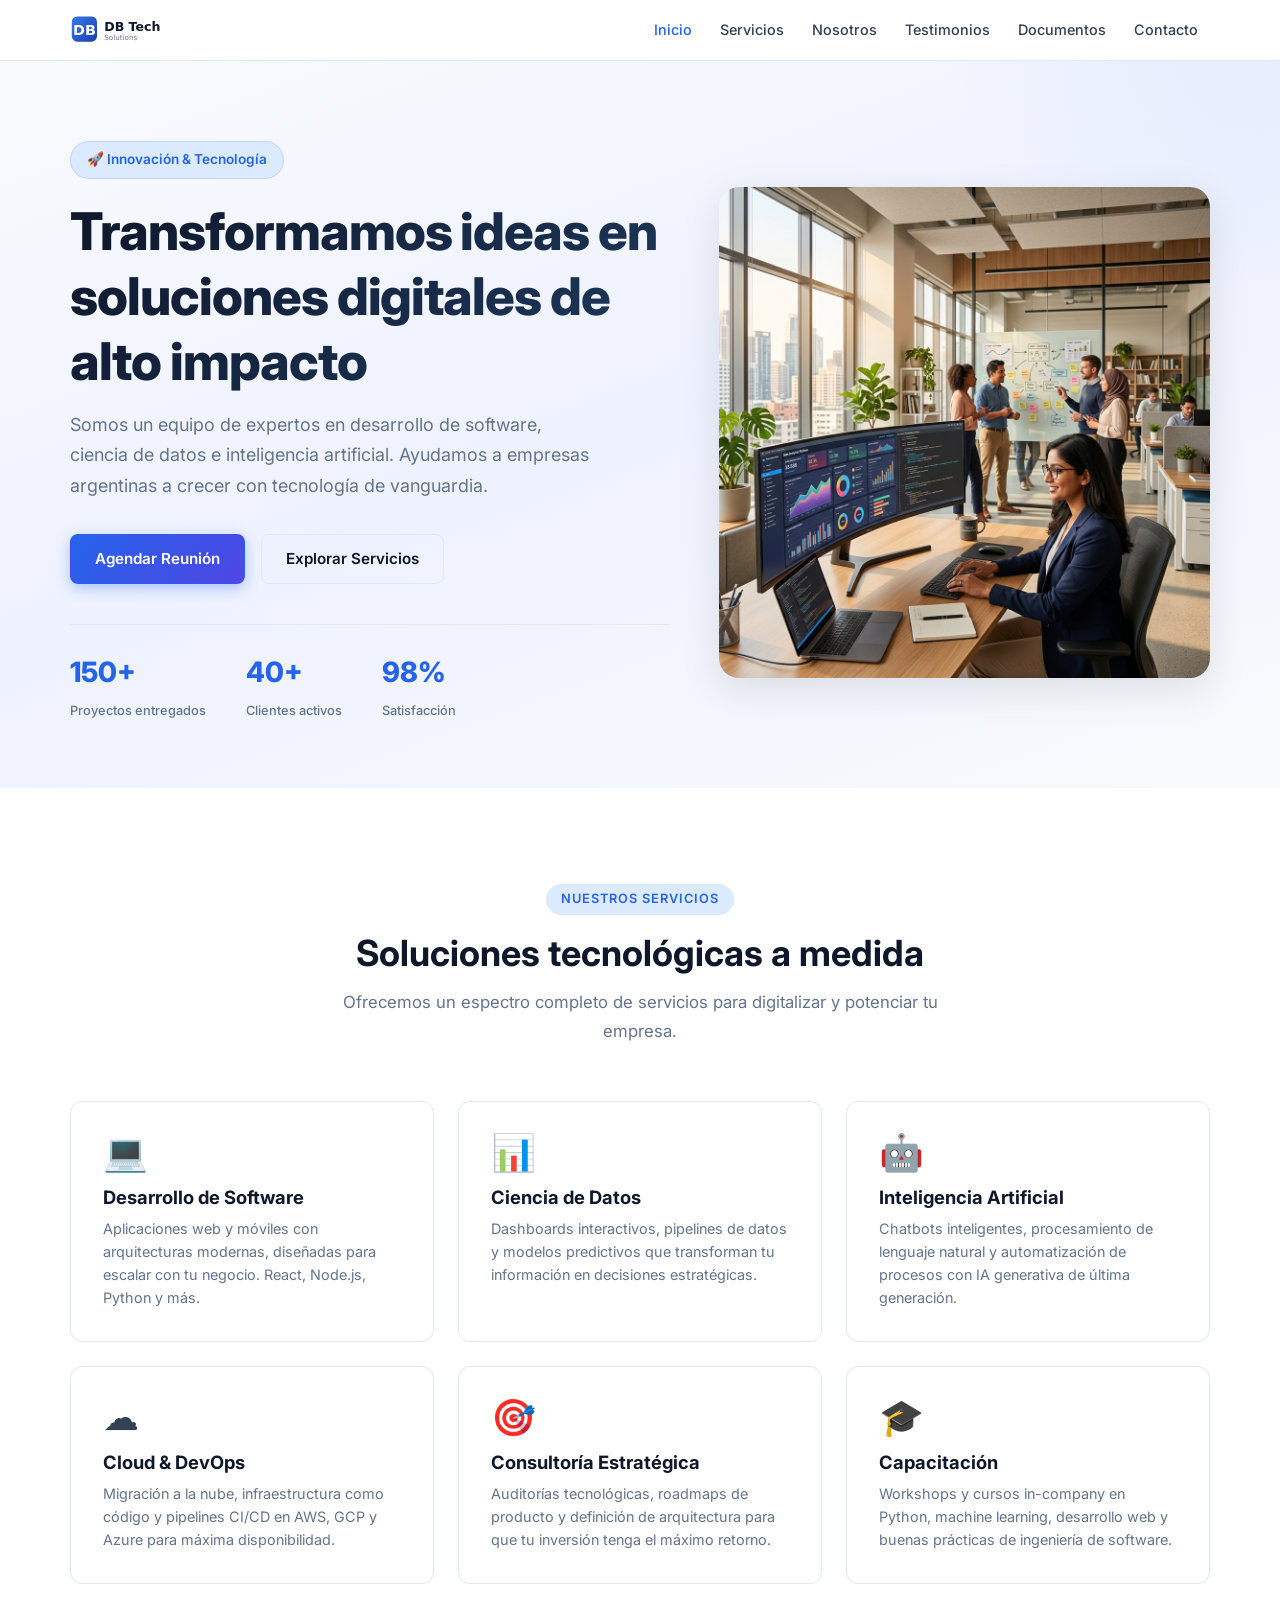
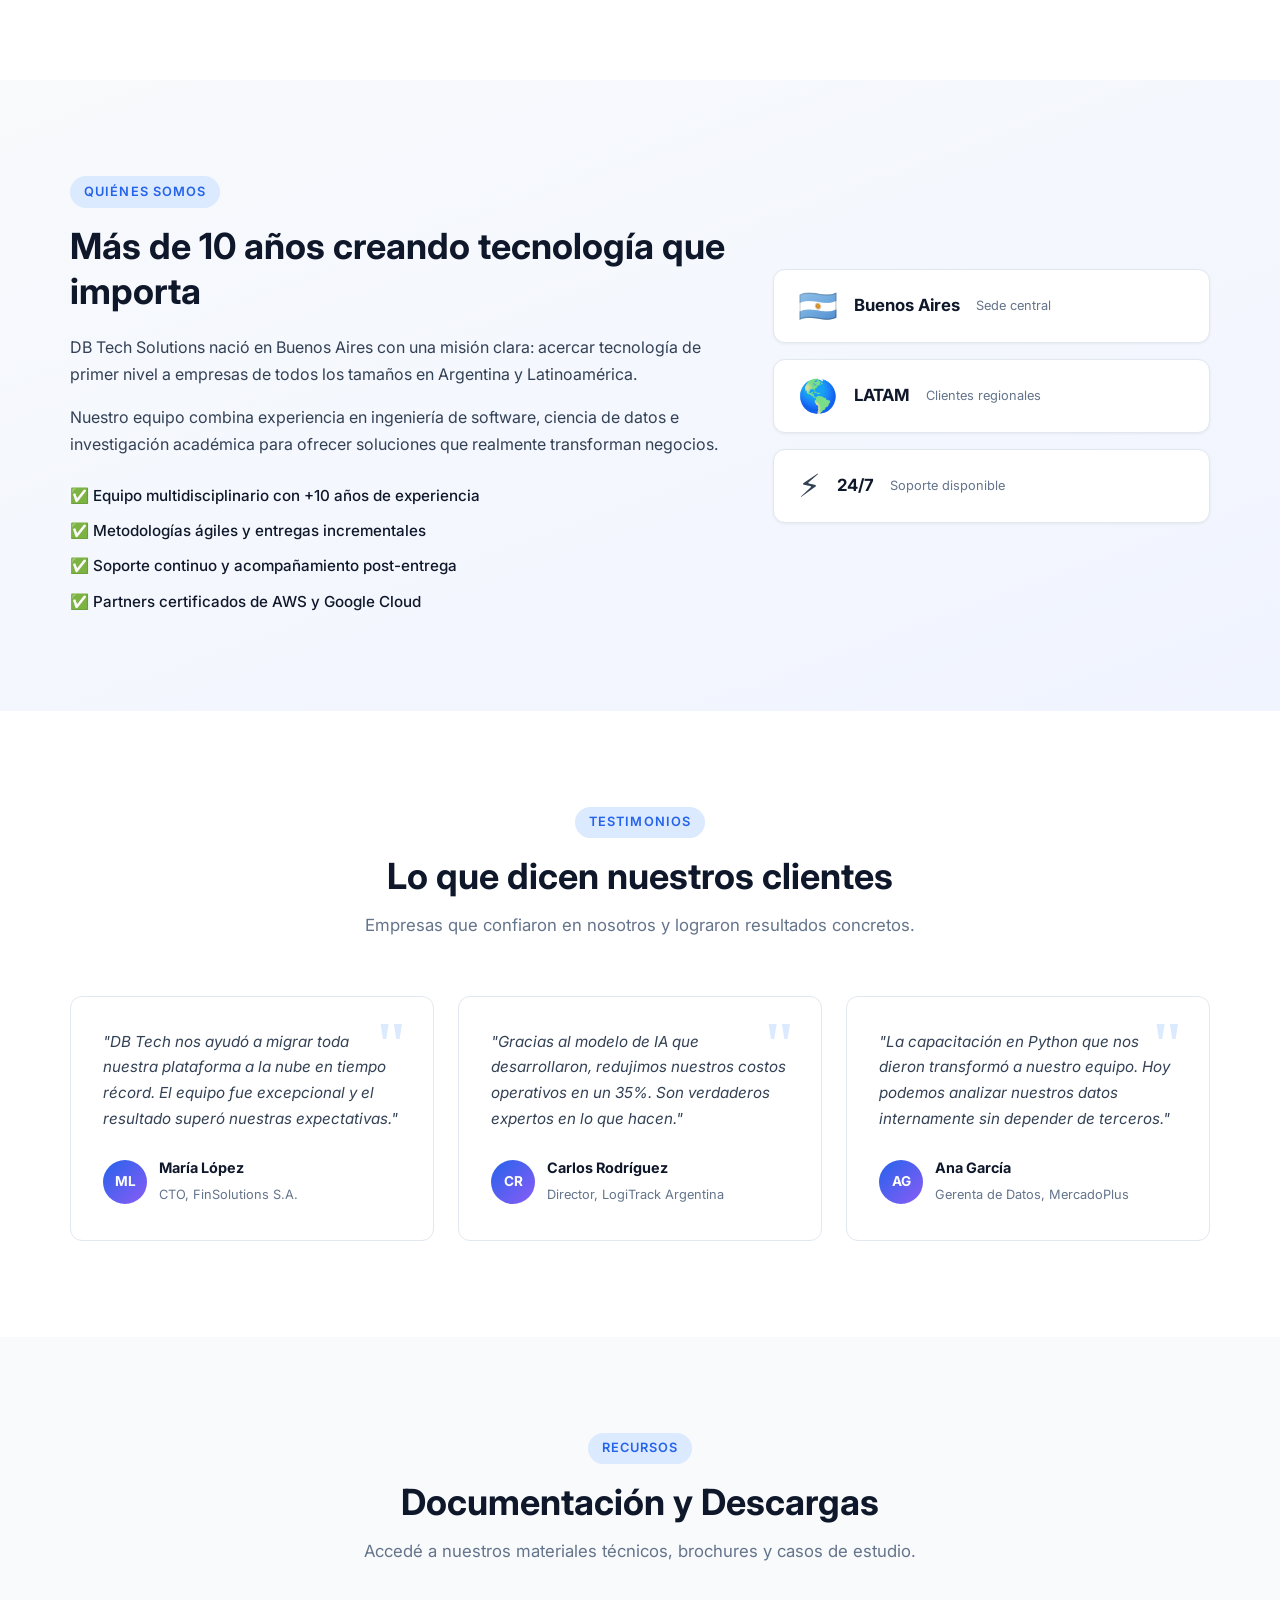
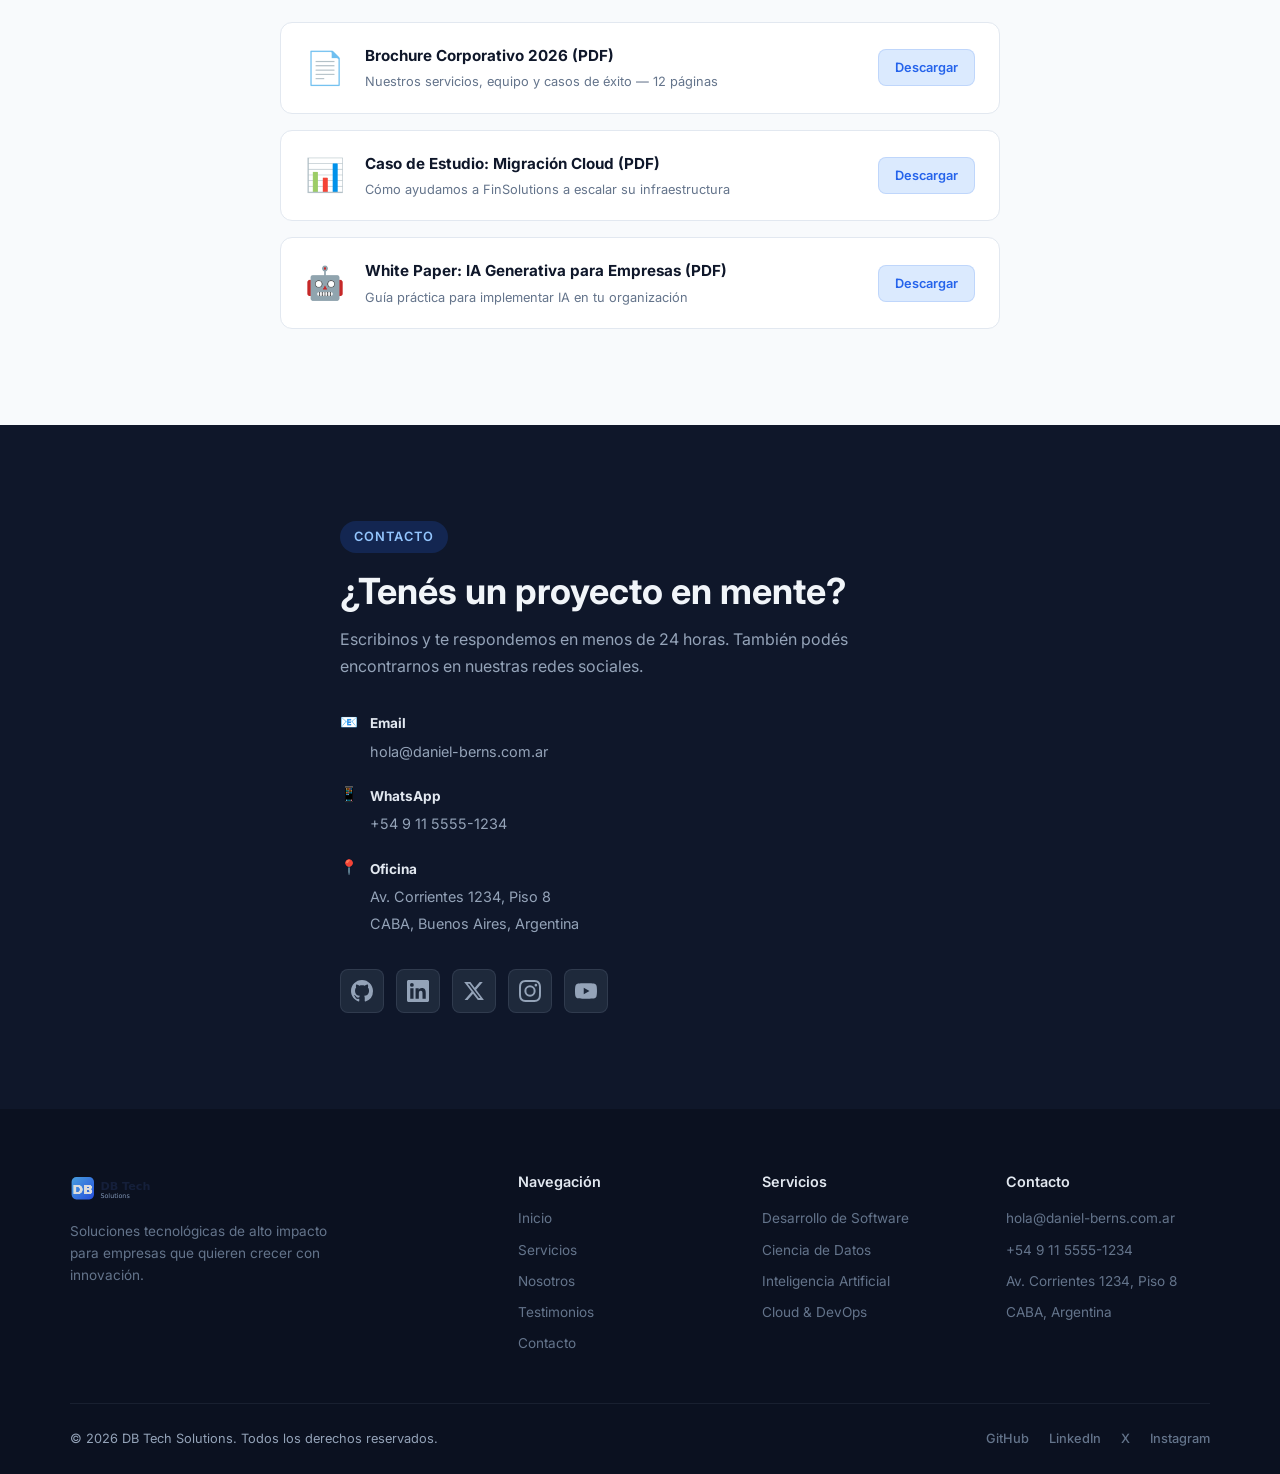
==== commit 0e46dd17: "simple page" ====
--- a/index.html
+++ b/index.html
@@ -59,7 +59,7 @@
                     <li><a href="#nosotros">Nosotros</a></li>
                     <li><a href="#testimonios">Testimonios</a></li>
                     <li><a href="#recursos">Documentos</a></li>
-                    <li><a href="#contacto" class="btn btn-secondary btn-sm">Contacto</a></li>
+                    <li><a href="#contacto">Contacto</a></li>
                 </ul>
             </nav>
         </div>
@@ -311,28 +311,6 @@
                             </a>
                         </div>
                     </div>
-
-                    <form class="contact-form" id="contact-form" action="#" method="POST">
-                        <div class="form-group">
-                            <label for="contact-name">Nombre completo</label>
-                            <input type="text" id="contact-name" name="name" required placeholder="Tu nombre">
-                        </div>
-                        <div class="form-group">
-                            <label for="contact-email">Email</label>
-                            <input type="email" id="contact-email" name="email" required placeholder="tu@email.com">
-                        </div>
-                        <div class="form-group">
-                            <label for="contact-company">Empresa <small>(opcional)</small></label>
-                            <input type="text" id="contact-company" name="company" placeholder="Tu empresa">
-                        </div>
-                        <div class="form-group">
-                            <label for="contact-message">Mensaje</label>
-                            <textarea id="contact-message" name="message" rows="5" required placeholder="Contanos sobre tu proyecto..."></textarea>
-                        </div>
-                        <button type="submit" class="btn btn-primary btn-full" id="contact-submit">Enviar Mensaje</button>
-                        <p class="form-note">🔒 Tu información es confidencial. No compartimos tus datos.</p>
-                    </form>
-                </div>
             </div>
         </section>
     </main>
--- a/assets/css/style.css
+++ b/assets/css/style.css
@@ -261,12 +261,12 @@
 }
 
 .btn-secondary {
-    background-color: var(--text-dark);
+    background: linear-gradient(135deg, var(--primary), #4f46e5);
     color: #ffffff;
 }
 
 .btn-secondary:hover {
-    background-color: #1e293b;
+    background: linear-gradient(135deg, var(--primary-hover), #4338ca);
     color: #ffffff;
     transform: translateY(-1px);
 }
@@ -695,10 +695,8 @@
 }
 
 .contact-wrapper {
-    display: grid;
-    grid-template-columns: 1fr;
-    gap: 3rem;
-    align-items: start;
+    max-width: 600px;
+    margin: 0 auto;
 }
 
 .contact-info .section-tag {
